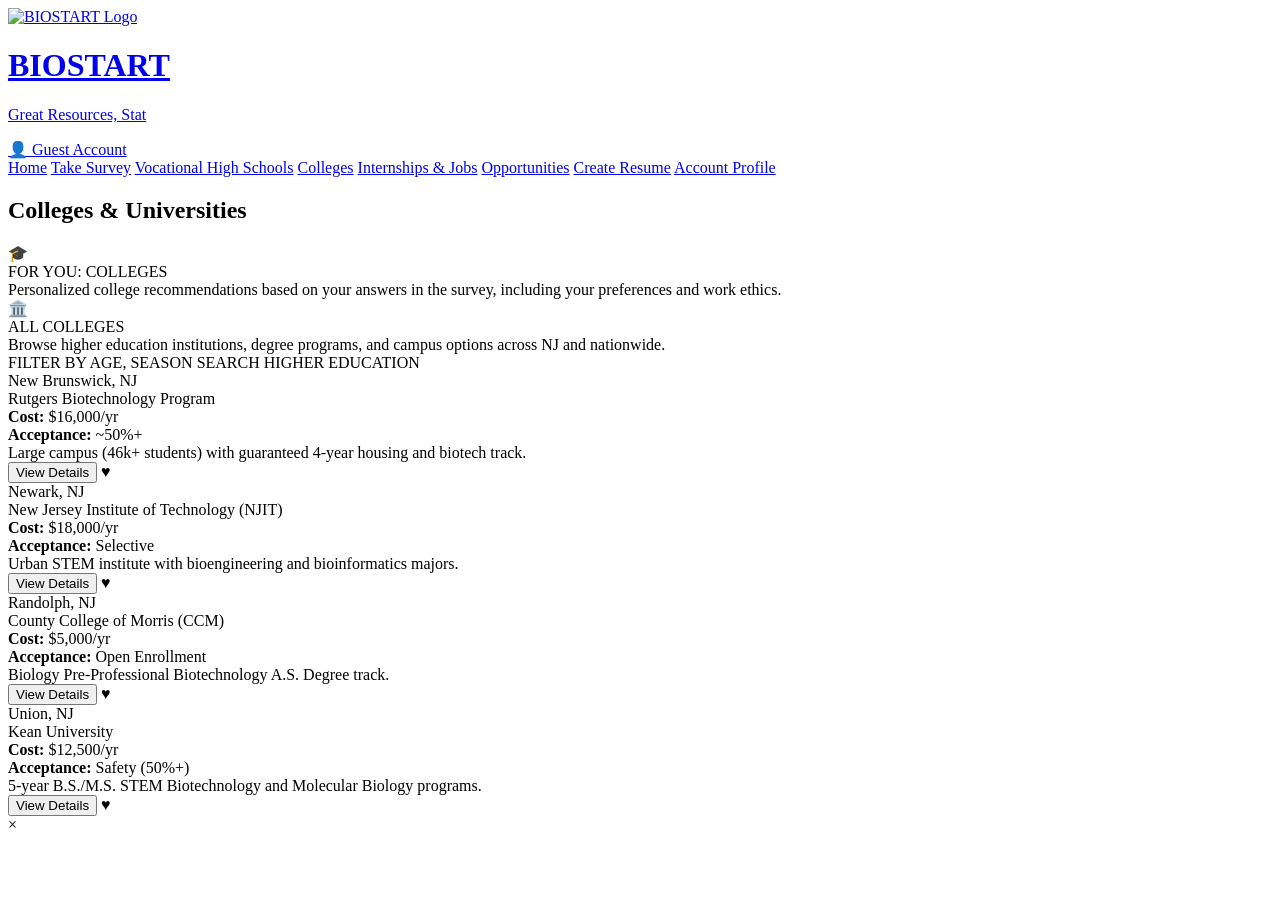
==== colleges.html @ 37fbe4fc "Add files via upload" ====
<!DOCTYPE html>
<html lang="en">
<head>
    <meta charset="UTF-8">
    <meta name="viewport" content="width=device-width, initial-scale=1.0">
    <title>Colleges & Universities - BIOSTART</title>
    <link rel="stylesheet" href="styles.css">
</head>
<body>
    <header>
        <a class="brand-box" href="index.html">
            <img src="logo.png" alt="BIOSTART Logo" class="brand-logo-img">
            <div class="brand-title">
                <h1>BIOSTART</h1>
                <p>Great Resources, Stat</p>
            </div>
        </a>
        <a class="user-pill" href="profile.html">
            👤 <span id="user-greeting">Guest Account</span>
        </a>
    </header>

    <nav>
        <a href="index.html" class="nav-btn">Home</a>
        <a href="survey.html" class="nav-btn">Take Survey</a>
        <a href="highschools.html" class="nav-btn">Vocational High Schools</a>
        <a href="colleges.html" class="nav-btn active">Colleges</a>
        <a href="jobs.html" class="nav-btn">Internships & Jobs</a>
        <a href="opportunities.html" class="nav-btn">Opportunities</a>
        <a href="resume.html" class="nav-btn">Create Resume</a>
        <a href="profile.html" class="nav-btn">Account Profile</a>
    </nav>

    <div class="container">
        <h2>Colleges & Universities</h2>
        <div class="canva-choice-grid">
            <div class="choice-card selected" id="col-card-foryou" onclick="selectCollegeTab('foryou')">
                <div class="choice-card-icon">🎓</div>
                <div class="choice-card-title">FOR YOU: COLLEGES</div>
                <div class="choice-card-desc">Personalized college recommendations based on your answers in the survey, including your preferences and work ethics.</div>
            </div>
            <div class="choice-card" id="col-card-all" onclick="selectCollegeTab('all')">
                <div class="choice-card-icon">🏛️</div>
                <div class="choice-card-title">ALL COLLEGES</div>
                <div class="choice-card-desc">Browse higher education institutions, degree programs, and campus options across NJ and nationwide.</div>
            </div>
        </div>
        <div class="filter-header-bar">
            <span>FILTER BY AGE, SEASON</span>
            <span>SEARCH HIGHER EDUCATION</span>
        </div>
        <div id="grid-col" class="grid"></div>
    </div>

    <div id="modal-overlay" class="modal-overlay" onclick="closeModal(event)">
        <div class="modal-card">
            <span class="modal-close" onclick="closeModalDirect()">&times;</span>
            <div id="modal-content"></div>
        </div>
    </div>

    <script src="script.js"></script>
</body>
</html>
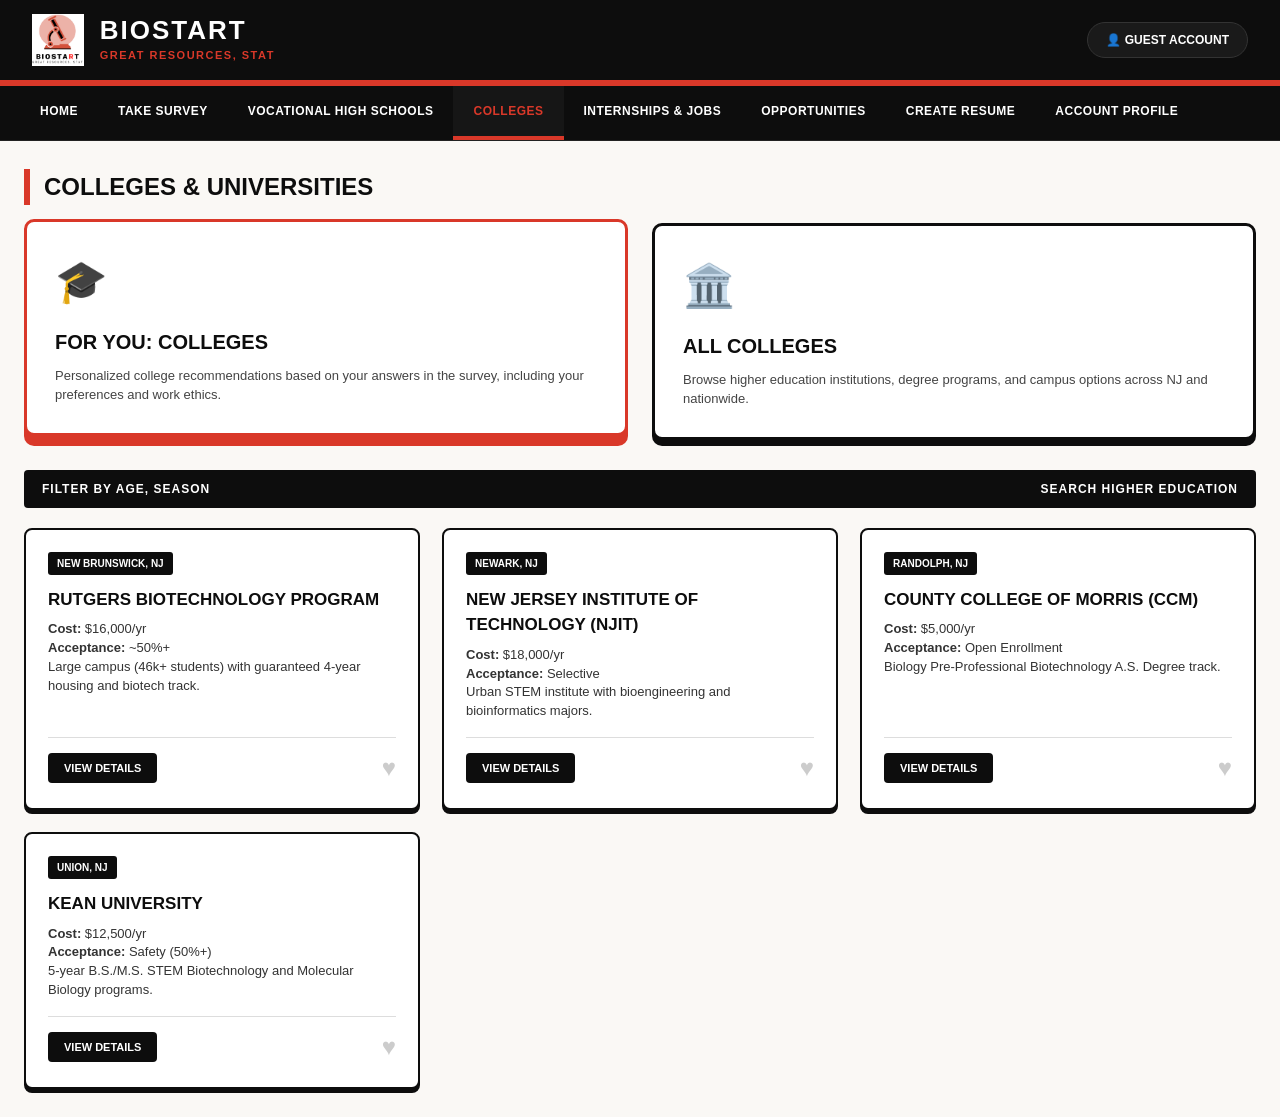
==== commit 600afb70: "Update colleges.html" ====
--- a/colleges.html
+++ b/colleges.html
@@ -4,12 +4,12 @@
     <meta charset="UTF-8">
     <meta name="viewport" content="width=device-width, initial-scale=1.0">
     <title>Colleges & Universities - BIOSTART</title>
-    <link rel="stylesheet" href="styles.css">
+    <link rel="stylesheet" href="style.css">
 </head>
 <body>
     <header>
         <a class="brand-box" href="index.html">
-            <img src="logo.png" alt="BIOSTART Logo" class="brand-logo-img">
+            <img src="Draft for CTE Website.png" alt="BIOSTART Logo" class="brand-logo-img">
             <div class="brand-title">
                 <h1>BIOSTART</h1>
                 <p>Great Resources, Stat</p>
@@ -61,4 +61,4 @@
 
     <script src="script.js"></script>
 </body>
-</html>+</html>
--- a/style.css
+++ b/style.css
@@ -0,0 +1,640 @@
+/* ==========================================================================
+   BIOSTART CANVA DESIGN SYSTEM (RED #D93829, BLACK #0D0D0D, CREAM #FAF8F5)
+   ========================================================================== */
+:root {
+    --biostart-red: #D93829;
+    --biostart-red-hover: #b82a1d;
+    --biostart-black: #0d0d0d;
+    --biostart-white: #ffffff;
+    --biostart-bg: #FAF8F5;
+    --biostart-card-bg: #ffffff;
+    --biostart-gray-light: #f3f4f6;
+    --biostart-border: #0d0d0d;
+    --biostart-font-main: 'Segoe UI', -apple-system, BlinkMacSystemFont, Roboto, sans-serif;
+}
+
+* {
+    box-sizing: border-box;
+    margin: 0;
+    padding: 0;
+}
+
+body {
+    font-family: var(--biostart-font-main);
+    background-color: var(--biostart-bg);
+    color: var(--biostart-black);
+    line-height: 1.5;
+    -webkit-font-smoothing: antialiased;
+}
+
+/* --- SPLASH OVERLAY PAGE --- */
+#splash-overlay {
+    position: fixed;
+    top: 0; left: 0; width: 100vw; height: 100vh;
+    background-color: var(--biostart-black);
+    color: var(--biostart-white);
+    z-index: 9999;
+    display: flex;
+    flex-direction: column;
+    justify-content: center;
+    align-items: center;
+    text-align: center;
+    padding: 24px;
+    overflow-y: auto;
+}
+
+.splash-logo-img {
+    width: 140px;
+    height: 140px;
+    object-fit: contain;
+    margin-bottom: 16px;
+    filter: drop-shadow(0 0 12px rgba(217, 56, 41, 0.6));
+}
+
+.splash-title {
+    font-size: 52px;
+    font-weight: 900;
+    letter-spacing: 3px;
+    text-transform: uppercase;
+    color: white;
+    line-height: 1;
+}
+
+.splash-sub {
+    font-size: 16px;
+    font-weight: 800;
+    letter-spacing: 2.5px;
+    color: var(--biostart-red);
+    text-transform: uppercase;
+    margin-top: 10px;
+    margin-bottom: 24px;
+}
+
+.splash-desc {
+    max-width: 680px;
+    font-size: 16px;
+    color: #ddd;
+    margin-bottom: 36px;
+    line-height: 1.6;
+}
+
+.splash-btn {
+    background-color: var(--biostart-red);
+    color: white;
+    border: 3px solid white;
+    padding: 18px 46px;
+    font-size: 20px;
+    font-weight: 900;
+    text-transform: uppercase;
+    cursor: pointer;
+    border-radius: 8px;
+    box-shadow: 0 6px 0 white;
+    transition: all 0.2s;
+    letter-spacing: 1px;
+    text-decoration: none;
+    display: inline-block;
+}
+
+.splash-btn:hover {
+    transform: translateY(-4px);
+    box-shadow: 0 10px 0 white;
+    background-color: var(--biostart-red-hover);
+}
+
+/* --- SITE HEADER & BRANDING --- */
+header {
+    background-color: var(--biostart-black);
+    color: var(--biostart-white);
+    border-bottom: 6px solid var(--biostart-red);
+    padding: 14px 32px;
+    display: flex;
+    justify-content: space-between;
+    align-items: center;
+    flex-wrap: wrap;
+    gap: 15px;
+}
+
+.brand-box {
+    display: flex;
+    align-items: center;
+    gap: 16px;
+    cursor: pointer;
+    text-decoration: none;
+}
+
+.brand-logo-img {
+    height: 52px;
+    width: auto;
+    object-fit: contain;
+}
+
+.brand-title h1 {
+    font-size: 26px; font-weight: 900;
+    letter-spacing: 2px; text-transform: uppercase;
+    color: var(--biostart-white); margin: 0; line-height: 1;
+}
+
+.brand-title p {
+    font-size: 11px; text-transform: uppercase;
+    letter-spacing: 1.5px; color: var(--biostart-red);
+    font-weight: 800; margin-top: 4px;
+}
+
+.user-pill {
+    background: #1a1a1a;
+    border: 1px solid #333;
+    padding: 8px 18px;
+    border-radius: 20px;
+    font-size: 12px;
+    font-weight: 700;
+    text-transform: uppercase;
+    color: white;
+    cursor: pointer;
+    text-decoration: none;
+    transition: background 0.2s;
+}
+
+.user-pill:hover {
+    background: #2a2a2a;
+    border-color: var(--biostart-red);
+}
+
+/* --- SITE NAVIGATION BAR --- */
+nav {
+    background-color: var(--biostart-black);
+    border-bottom: 1px solid #222;
+    display: flex;
+    overflow-x: auto;
+    white-space: nowrap;
+    padding: 0 20px;
+}
+
+nav a.nav-btn {
+    background: none;
+    border: none;
+    color: var(--biostart-white);
+    padding: 16px 20px;
+    font-weight: 800;
+    text-transform: uppercase;
+    font-size: 12px;
+    letter-spacing: 0.5px;
+    cursor: pointer;
+    transition: all 0.2s;
+    border-bottom: 4px solid transparent;
+    text-decoration: none;
+    display: inline-block;
+}
+
+nav a.nav-btn:hover, nav a.nav-btn.active {
+    color: var(--biostart-red);
+    border-bottom-color: var(--biostart-red);
+    background-color: #161616;
+}
+
+/* --- MAIN CONTAINER & PAGES --- */
+.container {
+    max-width: 1280px;
+    margin: 28px auto;
+    padding: 0 24px;
+    min-height: 75vh;
+}
+
+/* --- CANVA HERO BANNER --- */
+.hero-card {
+    background: white;
+    border: 3px solid var(--biostart-black);
+    border-radius: 12px;
+    padding: 42px 32px;
+    text-align: center;
+    box-shadow: 0 8px 0 var(--biostart-black);
+    margin-bottom: 32px;
+    position: relative;
+}
+
+.hero-title {
+    font-size: 32px;
+    font-weight: 900;
+    text-transform: uppercase;
+    letter-spacing: 1px;
+    color: var(--biostart-black);
+    margin-bottom: 16px;
+    line-height: 1.2;
+}
+
+.hero-tagline {
+    font-size: 22px;
+    font-weight: 900;
+    letter-spacing: 3px;
+    color: var(--biostart-red);
+    text-transform: uppercase;
+    margin-top: 28px;
+}
+
+.arrow-btn {
+    display: inline-flex;
+    align-items: center;
+    gap: 12px;
+    background-color: var(--biostart-red);
+    color: white;
+    border: 3px solid var(--biostart-black);
+    padding: 16px 36px;
+    font-size: 18px;
+    font-weight: 900;
+    text-transform: uppercase;
+    cursor: pointer;
+    border-radius: 6px;
+    box-shadow: 0 4px 0 var(--biostart-black);
+    transition: transform 0.15s, box-shadow 0.15s;
+    text-decoration: none;
+}
+
+.arrow-btn:hover {
+    transform: translateY(-3px);
+    box-shadow: 0 7px 0 var(--biostart-black);
+    background-color: var(--biostart-red-hover);
+}
+
+/* --- CANVA VISUAL CHOICE CARDS --- */
+.canva-choice-grid {
+    display: grid;
+    grid-template-columns: 1fr 1fr;
+    gap: 24px;
+    margin-bottom: 30px;
+}
+
+@media (max-width: 768px) {
+    .canva-choice-grid { grid-template-columns: 1fr; }
+}
+
+.choice-card {
+    background: white;
+    border: 3px solid var(--biostart-black);
+    border-radius: 10px;
+    padding: 28px;
+    cursor: pointer;
+    transition: all 0.2s;
+    box-shadow: 0 6px 0 var(--biostart-black);
+    display: flex;
+    flex-direction: column;
+    justify-content: space-between;
+}
+
+.choice-card:hover, .choice-card.selected {
+    transform: translateY(-4px);
+    box-shadow: 0 10px 0 var(--biostart-red);
+    border-color: var(--biostart-red);
+}
+
+.choice-card-icon {
+    font-size: 42px;
+    margin-bottom: 14px;
+}
+
+.choice-card-title {
+    font-size: 20px;
+    font-weight: 900;
+    text-transform: uppercase;
+    margin-bottom: 10px;
+    color: var(--biostart-black);
+}
+
+.choice-card-desc {
+    font-size: 13px;
+    color: #444;
+    line-height: 1.45;
+}
+
+/* --- HEADINGS & FILTER HEADERS --- */
+h2 {
+    font-size: 24px;
+    text-transform: uppercase;
+    font-weight: 900;
+    color: var(--biostart-black);
+    margin-bottom: 18px;
+    border-left: 6px solid var(--biostart-red);
+    padding-left: 14px;
+}
+
+.filter-header-bar {
+    background: var(--biostart-black);
+    color: white;
+    padding: 10px 18px;
+    font-weight: 900;
+    font-size: 12px;
+    text-transform: uppercase;
+    letter-spacing: 1px;
+    border-radius: 4px;
+    margin-bottom: 20px;
+    display: flex;
+    justify-content: space-between;
+    align-items: center;
+}
+
+/* --- CARDS GRID LAYOUT --- */
+.grid {
+    display: grid;
+    grid-template-columns: repeat(auto-fill, minmax(320px, 1fr));
+    gap: 22px;
+}
+
+.card {
+    background: white;
+    border: 2px solid var(--biostart-black);
+    border-radius: 8px;
+    padding: 22px;
+    position: relative;
+    display: flex;
+    flex-direction: column;
+    justify-content: space-between;
+    box-shadow: 0 4px 0 var(--biostart-black);
+    transition: transform 0.2s;
+}
+
+.card:hover {
+    transform: translateY(-4px);
+    box-shadow: 0 8px 0 var(--biostart-black);
+}
+
+.card-tag {
+    background-color: var(--biostart-black);
+    color: white;
+    font-size: 10px;
+    font-weight: 800;
+    text-transform: uppercase;
+    padding: 4px 9px;
+    border-radius: 3px;
+    margin-bottom: 12px;
+    width: fit-content;
+}
+
+.card-title {
+    font-size: 17px;
+    font-weight: 900;
+    text-transform: uppercase;
+    margin-bottom: 8px;
+    color: var(--biostart-black);
+}
+
+.card-body {
+    font-size: 13px;
+    color: #333;
+    margin-bottom: 16px;
+    line-height: 1.45;
+}
+
+.card-actions {
+    display: flex;
+    justify-content: space-between;
+    align-items: center;
+    margin-top: auto;
+    padding-top: 12px;
+    border-top: 1px solid #ddd;
+}
+
+.btn-action {
+    background: var(--biostart-black);
+    color: white;
+    border: none;
+    padding: 9px 16px;
+    font-weight: 800;
+    font-size: 11px;
+    text-transform: uppercase;
+    cursor: pointer;
+    border-radius: 4px;
+    transition: background 0.2s;
+    text-decoration: none;
+}
+
+.btn-action:hover {
+    background: var(--biostart-red);
+}
+
+.like-heart {
+    font-size: 24px;
+    cursor: pointer;
+    color: #ccc;
+    transition: color 0.2s;
+    user-select: none;
+}
+
+.like-heart.liked {
+    color: var(--biostart-red);
+}
+
+/* --- CTE HIGH SCHOOL SIDEBAR --- */
+.hs-layout {
+    display: grid;
+    grid-template-columns: 280px 1fr;
+    gap: 24px;
+}
+
+@media (max-width: 800px) {
+    .hs-layout { grid-template-columns: 1fr; }
+}
+
+.hs-sidebar {
+    background: white;
+    border: 2px solid var(--biostart-black);
+    padding: 20px;
+    border-radius: 8px;
+    box-shadow: 0 4px 0 var(--biostart-black);
+    height: fit-content;
+}
+
+.county-list {
+    list-style: none;
+    margin-top: 10px;
+}
+
+.county-list li {
+    padding: 8px 12px;
+    font-weight: 800;
+    font-size: 12px;
+    text-transform: uppercase;
+    cursor: pointer;
+    border-radius: 4px;
+    border: 1px solid transparent;
+    margin-bottom: 4px;
+}
+
+.county-list li:hover, .county-list li.active {
+    background: var(--biostart-red);
+    color: white;
+    border-color: var(--biostart-black);
+}
+
+/* --- RESUME & PROFILE FORMS --- */
+.resume-grid, .profile-grid {
+    display: grid;
+    grid-template-columns: 1fr 1fr;
+    gap: 24px;
+}
+
+@media (max-width: 850px) {
+    .resume-grid, .profile-grid { grid-template-columns: 1fr; }
+}
+
+.form-card {
+    background: white;
+    border: 3px solid var(--biostart-black);
+    padding: 24px;
+    border-radius: 8px;
+    box-shadow: 0 6px 0 var(--biostart-black);
+}
+
+.resume-field {
+    width: 100%;
+    padding: 10px;
+    margin-bottom: 14px;
+    border: 2px solid var(--biostart-black);
+    border-radius: 4px;
+    font-family: var(--biostart-font-main);
+    font-size: 13px;
+    background: white;
+}
+
+/* RESUME DISPLAY PREVIEW BOX IN APP */
+.resume-preview-container {
+    background: white;
+    border: 2px solid var(--biostart-black);
+    padding: 36px;
+    border-radius: 8px;
+    box-shadow: 0 4px 12px rgba(0,0,0,0.15);
+    min-height: 520px;
+    position: relative;
+}
+
+.dna-accent-header {
+    display: flex;
+    align-items: center;
+    justify-content: space-between;
+    border-bottom: 2px solid #000;
+    padding-bottom: 10px;
+    margin-bottom: 16px;
+}
+
+/* --- MODAL DIALOG --- */
+.modal-overlay {
+    position: fixed;
+    top: 0; left: 0; width: 100%; height: 100%;
+    background: rgba(0,0,0,0.75);
+    display: none;
+    justify-content: center;
+    align-items: center;
+    z-index: 2000;
+    padding: 20px;
+}
+
+.modal-card {
+    background: white;
+    border: 3px solid var(--biostart-black);
+    padding: 32px;
+    max-width: 600px;
+    width: 100%;
+    border-radius: 8px;
+    max-height: 85vh;
+    overflow-y: auto;
+    position: relative;
+}
+
+.modal-close {
+    position: absolute;
+    top: 16px;
+    right: 20px;
+    font-size: 26px;
+    font-weight: 900;
+    cursor: pointer;
+}
+
+/* --- FLOATING ASSISTANT WIDGETS --- */
+.floating-widget {
+    position: fixed;
+    bottom: 20px;
+    z-index: 1000;
+    background: var(--biostart-black);
+    color: white;
+    border: 2px solid var(--biostart-red);
+    border-radius: 8px;
+    overflow: hidden;
+    box-shadow: 0 6px 20px rgba(0,0,0,0.4);
+}
+
+.chatbot-widget { right: 20px; width: 310px; }
+.spotify-widget { left: 20px; width: 300px; }
+
+@media (max-width: 700px) {
+    .spotify-widget { display: none; }
+}
+
+.widget-header {
+    background: var(--biostart-red);
+    padding: 10px 16px;
+    font-weight: 900;
+    font-size: 12px;
+    text-transform: uppercase;
+    display: flex;
+    justify-content: space-between;
+    align-items: center;
+    cursor: pointer;
+}
+
+.widget-body {
+    padding: 14px;
+    display: none;
+    max-height: 300px;
+    overflow-y: auto;
+    background: #111;
+}
+
+.widget-body.open { display: block; }
+
+.chat-msg {
+    margin-bottom: 10px;
+    font-size: 12px;
+    padding: 8px 12px;
+    border-radius: 4px;
+}
+
+.chat-bot { background: #222; color: #fff; border-left: 3px solid var(--biostart-red); }
+.chat-user { background: var(--biostart-red); color: #fff; text-align: right; }
+
+/* ==========================================================================
+   STRICT PRINT STYLESHEET FOR CLEAN RESUME PRINTING ONLY
+   ========================================================================== */
+@media print {
+    body {
+        background: #ffffff !important;
+        color: #000000 !important;
+    }
+
+    header, nav, #splash-overlay, .floating-widget, .modal-overlay,
+    .form-card, h2, .btn-action, .filter-header-bar, .canva-choice-grid {
+        display: none !important;
+    }
+
+    .container, .resume-grid, .resume-preview-container {
+        display: block !important;
+        width: 100% !important;
+        max-width: 100% !important;
+        margin: 0 !important;
+        padding: 0 !important;
+        border: none !important;
+        box-shadow: none !important;
+        background: #ffffff !important;
+    }
+
+    #printable-resume {
+        display: block !important;
+        width: 100% !important;
+        padding: 0 !important;
+        margin: 0 !important;
+        font-family: 'Times New Roman', Times, serif !important;
+        font-size: 12pt !important;
+        line-height: 1.4 !important;
+    }
+
+    @page {
+        size: letter portrait;
+        margin: 0.75in;
+    }
+}
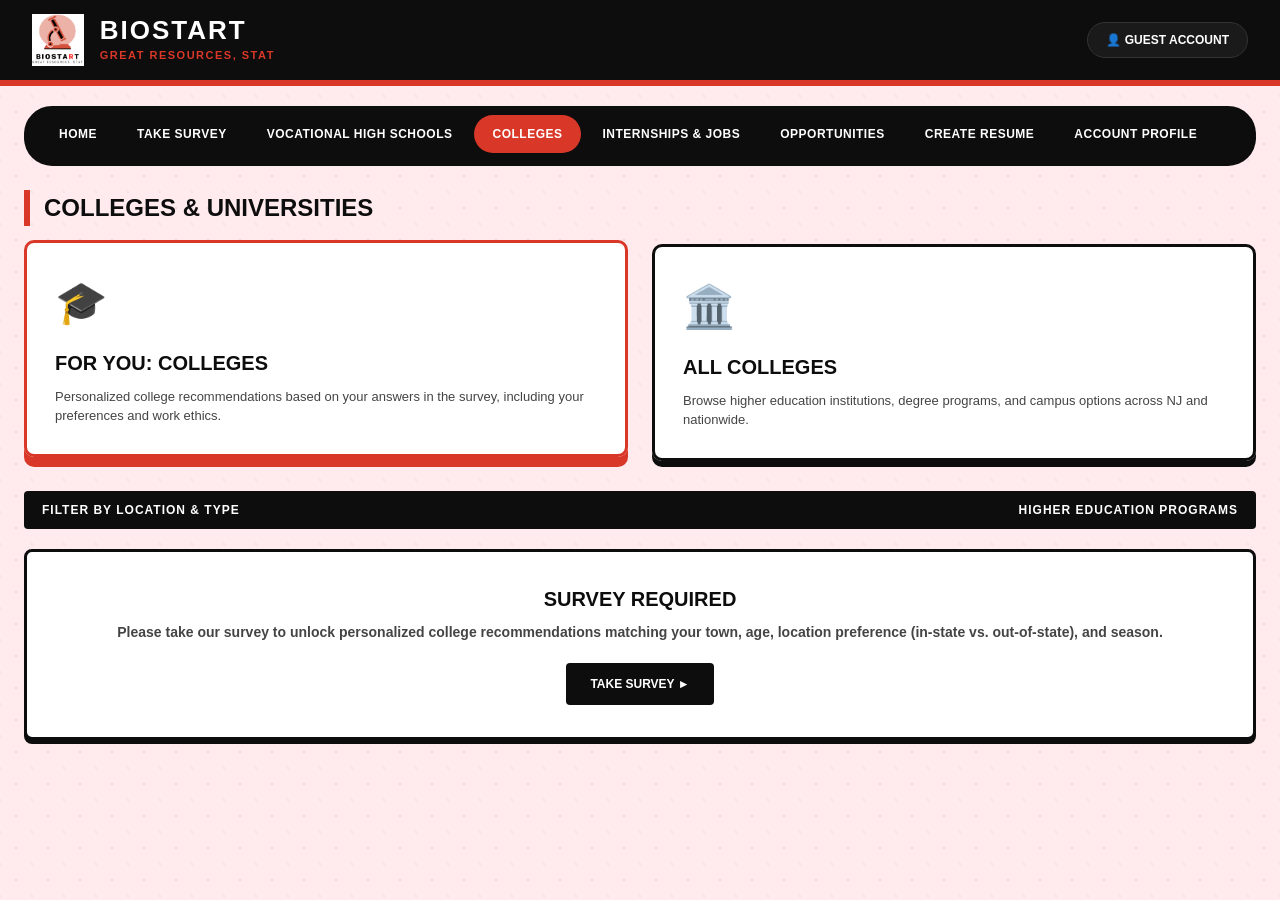
==== commit e23bc1bb: "Update filter labels in colleges.html" ====
--- a/colleges.html
+++ b/colleges.html
@@ -46,8 +46,8 @@
             </div>
         </div>
         <div class="filter-header-bar">
-            <span>FILTER BY AGE, SEASON</span>
-            <span>SEARCH HIGHER EDUCATION</span>
+            <span>FILTER BY LOCATION & TYPE</span>
+            <span>HIGHER EDUCATION PROGRAMS</span>
         </div>
         <div id="grid-col" class="grid"></div>
     </div>
--- a/style.css
+++ b/style.css
@@ -1,14 +1,15 @@
+/* style.css */
 /* ==========================================================================
-   BIOSTART CANVA DESIGN SYSTEM (RED #D93829, BLACK #0D0D0D, CREAM #FAF8F5)
+   BIOSTART CANVA DESIGN SYSTEM (RED #D93829, BLACK #0D0D0D, SOFT PINK/CREAM)
    ========================================================================== */
 :root {
     --biostart-red: #D93829;
     --biostart-red-hover: #b82a1d;
     --biostart-black: #0d0d0d;
     --biostart-white: #ffffff;
-    --biostart-bg: #FAF8F5;
-    --biostart-card-bg: #ffffff;
-    --biostart-gray-light: #f3f4f6;
+    --biostart-bg: hsl(351, 100%, 96%);
+    --biostart-card-bg: hsl(351, 100%, 96%);
+    --biostart-gray-light: rgb(255, 255, 255);
     --biostart-border: #0d0d0d;
     --biostart-font-main: 'Segoe UI', -apple-system, BlinkMacSystemFont, Roboto, sans-serif;
 }
@@ -22,16 +23,30 @@
 body {
     font-family: var(--biostart-font-main);
     background-color: var(--biostart-bg);
+    /* SUBTLE GEOMETRIC DOT GRID PATTERN FOR SIDE MARGINS */
+    background-image: 
+        radial-gradient(rgba(217, 56, 41, 0.12) 1.5px, transparent 1.5px), 
+        radial-gradient(rgba(13, 13, 13, 0.05) 1.5px, transparent 1.5px);
+    background-position: 0 0, 16px 16px;
+    background-size: 32px 32px;
+    background-attachment: fixed;
     color: var(--biostart-black);
     line-height: 1.5;
     -webkit-font-smoothing: antialiased;
+    position: relative;
+}
+
+@media (max-width: 1320px) {
+    body::before, body::after {
+        display: none;
+    }
 }
 
 /* --- SPLASH OVERLAY PAGE --- */
 #splash-overlay {
     position: fixed;
     top: 0; left: 0; width: 100vw; height: 100vh;
-    background-color: var(--biostart-black);
+    background-color: var(--biostart-white);
     color: var(--biostart-white);
     z-index: 9999;
     display: flex;
@@ -41,14 +56,21 @@
     text-align: center;
     padding: 24px;
     overflow-y: auto;
+     background-image: 
+        radial-gradient(rgba(217, 56, 41, 0.12) 1.5px, transparent 1.5px), 
+        radial-gradient(rgba(13, 13, 13, 0.05) 1.5px, transparent 1.5px);
+    background-position: 0 0, 16px 16px;
+    background-size: 32px 32px;
+    background-attachment: fixed;
+    color: var(--biostart-black);
+    line-height: 1.5;
 }
 
 .splash-logo-img {
-    width: 140px;
-    height: 140px;
+    width: 560px;
+    height: 560px;
     object-fit: contain;
     margin-bottom: 16px;
-    filter: drop-shadow(0 0 12px rgba(217, 56, 41, 0.6));
 }
 
 .splash-title {
@@ -56,7 +78,7 @@
     font-weight: 900;
     letter-spacing: 3px;
     text-transform: uppercase;
-    color: white;
+    color: black;
     line-height: 1;
 }
 
@@ -73,7 +95,7 @@
 .splash-desc {
     max-width: 680px;
     font-size: 16px;
-    color: #ddd;
+    color: black;
     margin-bottom: 36px;
     line-height: 1.6;
 }
@@ -112,6 +134,8 @@
     align-items: center;
     flex-wrap: wrap;
     gap: 15px;
+    position: relative;
+    z-index: 10;
 }
 
 .brand-box {
@@ -159,36 +183,44 @@
     border-color: var(--biostart-red);
 }
 
-/* --- SITE NAVIGATION BAR --- */
+/* --- ROUNDED FLOATING SITE NAVIGATION BAR --- */
 nav {
     background-color: var(--biostart-black);
-    border-bottom: 1px solid #222;
-    display: flex;
+    border: 3px solid var(--biostart-black);
+    border-radius: 50px;
+    display: flex;
+    justify-content: flex-start;
+    align-items: center;
     overflow-x: auto;
     white-space: nowrap;
-    padding: 0 20px;
+    padding: 6px 12px;
+    margin: 20px auto 0;
+    max-width: 1232px;
+    box-shadow: 0 4px 0 var(--biostart-black);
+    position: relative;
+    z-index: 10;
 }
 
 nav a.nav-btn {
     background: none;
     border: none;
     color: var(--biostart-white);
-    padding: 16px 20px;
+    padding: 10px 18px;
     font-weight: 800;
     text-transform: uppercase;
     font-size: 12px;
     letter-spacing: 0.5px;
     cursor: pointer;
     transition: all 0.2s;
-    border-bottom: 4px solid transparent;
+    border-radius: 25px;
     text-decoration: none;
     display: inline-block;
+    margin: 0 2px;
 }
 
 nav a.nav-btn:hover, nav a.nav-btn.active {
-    color: var(--biostart-red);
-    border-bottom-color: var(--biostart-red);
-    background-color: #161616;
+    color: var(--biostart-white);
+    background-color: var(--biostart-red);
 }
 
 /* --- MAIN CONTAINER & PAGES --- */
@@ -197,11 +229,14 @@
     margin: 28px auto;
     padding: 0 24px;
     min-height: 75vh;
-}
-
-/* --- CANVA HERO BANNER --- */
+    position: relative;
+    z-index: 1;
+}
+
+/* --- CANVA HERO BANNER (PURE CSS LAYERED PATTERN) --- */
 .hero-card {
-    background: white;
+    background: 
+        linear-gradient(135deg, rgba(255, 255, 255, 0.98) 0%, rgba(250, 248, 245, 0.98) 100%);
     border: 3px solid var(--biostart-black);
     border-radius: 12px;
     padding: 42px 32px;
@@ -209,6 +244,7 @@
     box-shadow: 0 8px 0 var(--biostart-black);
     margin-bottom: 32px;
     position: relative;
+    overflow: hidden;
 }
 
 .hero-title {
@@ -267,7 +303,7 @@
 }
 
 .choice-card {
-    background: white;
+    background: rgba(255, 255, 255, 0.98);
     border: 3px solid var(--biostart-black);
     border-radius: 10px;
     padding: 28px;
@@ -338,7 +374,7 @@
 }
 
 .card {
-    background: white;
+    background: rgba(255, 255, 255, 0.98);
     border: 2px solid var(--biostart-black);
     border-radius: 8px;
     padding: 22px;
@@ -433,7 +469,7 @@
 }
 
 .hs-sidebar {
-    background: white;
+    background: rgba(255, 255, 255, 0.98);
     border: 2px solid var(--biostart-black);
     padding: 20px;
     border-radius: 8px;
@@ -475,7 +511,7 @@
 }
 
 .form-card {
-    background: white;
+    background: rgba(255, 255, 255, 0.98);
     border: 3px solid var(--biostart-black);
     padding: 24px;
     border-radius: 8px;
@@ -493,25 +529,198 @@
     background: white;
 }
 
-/* RESUME DISPLAY PREVIEW BOX IN APP */
+/* RESUME DISPLAY PREVIEW BOX WITH PURE CSS CLEAN BACKGROUND */
 .resume-preview-container {
-    background: white;
+    background: linear-gradient(180deg, #ffffff 0%, #fafafa 100%);
     border: 2px solid var(--biostart-black);
     padding: 36px;
-    border-radius: 8px;
+    border-radius: 0 0 8px 8px;
     box-shadow: 0 4px 12px rgba(0,0,0,0.15);
     min-height: 520px;
     position: relative;
 }
 
-.dna-accent-header {
-    display: flex;
-    align-items: center;
+/* --- RESUME BUILDER & TEMPLATES CANVA STYLES --- */
+.template-selector-section {
+    background: rgba(255, 255, 255, 0.98);
+    border: 3px solid var(--biostart-black);
+    padding: 20px;
+    border-radius: 8px;
+    margin-bottom: 24px;
+    box-shadow: 0 4px 0 var(--biostart-black);
+}
+
+.template-options-grid {
+    display: grid;
+    grid-template-columns: repeat(auto-fit, minmax(220px, 1fr));
+    gap: 16px;
+}
+
+.template-card {
+    background: #fafafa;
+    border: 2px solid var(--biostart-black);
+    border-radius: 6px;
+    padding: 16px;
+    cursor: pointer;
+    position: relative;
+    transition: all 0.2s;
+}
+
+.template-card:hover, .template-card.selected {
+    border-color: var(--biostart-red);
+    background: #fff;
+    box-shadow: 0 4px 0 var(--biostart-red);
+    transform: translateY(-2px);
+}
+
+.template-badge {
+    position: absolute;
+    top: -10px; right: 10px;
+    background: var(--biostart-red);
+    color: white;
+    font-size: 9px;
+    font-weight: 900;
+    text-transform: uppercase;
+    padding: 2px 8px;
+    border-radius: 10px;
+}
+
+.template-icon { font-size: 28px; margin-bottom: 6px; }
+.template-title { font-size: 14px; font-weight: 900; text-transform: uppercase; margin-bottom: 4px; }
+.template-desc { font-size: 11px; color: #555; line-height: 1.35; }
+
+/* FORM GROUPS & INPUTS */
+.form-section-group {
+    background: #f9f9f9;
+    border: 1px solid #ddd;
+    border-left: 4px solid var(--biostart-black);
+    padding: 14px;
+    border-radius: 4px;
+    margin-bottom: 16px;
+}
+
+.form-section-title {
+    font-size: 12px;
+    font-weight: 900;
+    text-transform: uppercase;
+    color: var(--biostart-black);
+    margin-bottom: 10px;
+    letter-spacing: 0.5px;
+}
+
+.form-row-2 {
+    display: grid;
+    grid-template-columns: 1fr 1fr;
+    gap: 12px;
+}
+
+@media (max-width: 600px) {
+    .form-row-2 { grid-template-columns: 1fr; }
+}
+
+.form-label {
+    font-size: 10.5px;
+    font-weight: 800;
+    text-transform: uppercase;
+    margin-bottom: 4px;
+    display: block;
+    color: #333;
+}
+
+.btn-action-sm {
+    background: var(--biostart-black);
+    color: white;
+    border: none;
+    padding: 5px 12px;
+    font-weight: 800;
+    font-size: 10px;
+    text-transform: uppercase;
+    cursor: pointer;
+    border-radius: 3px;
+}
+
+.btn-action-sm:hover { background: var(--biostart-red); }
+
+.preview-header-bar {
+    background: var(--biostart-black);
+    color: white;
+    padding: 10px 16px;
+    border-radius: 8px 8px 0 0;
+    display: flex;
     justify-content: space-between;
-    border-bottom: 2px solid #000;
-    padding-bottom: 10px;
-    margin-bottom: 16px;
-}
+    align-items: center;
+}
+
+/* RESUME DOCUMENT TEMPLATE OUTPUT STYLES */
+#printable-resume {
+    background: transparent;
+    color: #111111;
+    font-size: 10pt;
+    line-height: 1.4;
+}
+
+.tpl-flex { display: flex; justify-content: space-between; align-items: baseline; }
+.tpl-sec { margin-bottom: 14px; }
+.tpl-p { margin-top: 3px; font-size: 9.5pt; color: #222; }
+
+.resume-bullet-list {
+    margin-left: 18px;
+    margin-top: 4px;
+    font-size: 9.5pt;
+}
+
+.resume-bullet-list li { margin-bottom: 3px; }
+
+/* 1. Modern Biotech */
+.tpl-modern .tpl-modern-header {
+    display: flex;
+    justify-content: space-between;
+    align-items: center;
+    border-bottom: 3px solid var(--biostart-red);
+    padding-bottom: 8px;
+}
+.tpl-modern .tpl-name { font-size: 20pt; font-weight: bold; text-transform: uppercase; margin: 0; }
+.tpl-modern .tpl-modern-title { font-size: 11pt; color: var(--biostart-red); font-weight: bold; }
+.tpl-modern .tpl-dna-icon { font-size: 26pt; }
+.tpl-modern .tpl-modern-contact { font-size: 9.5pt; margin: 8px 0 16px; color: #444; }
+.tpl-modern-head {
+    font-size: 11pt; font-weight: bold; text-transform: uppercase;
+    border-left: 4px solid var(--biostart-red); padding-left: 8px;
+    margin-bottom: 6px; color: var(--biostart-black);
+}
+.skill-pill {
+    display: inline-block;
+    background: #f0f0f0;
+    border: 1px solid #ccc;
+    padding: 2px 7px;
+    font-size: 8.5pt;
+    font-weight: 600;
+    border-radius: 3px;
+    margin-right: 4px;
+    margin-bottom: 4px;
+}
+
+/* 2. Academic & Research */
+.tpl-academic { font-family: 'Georgia', 'Times New Roman', serif; }
+.tpl-academic-name { font-size: 18pt; letter-spacing: 1px; margin-bottom: 2px; }
+.tpl-acad-head {
+    font-size: 10.5pt; font-weight: bold; text-transform: uppercase;
+    border-bottom: 1px solid #000; padding-bottom: 2px; margin-bottom: 6px;
+}
+
+/* 3. Industry Corporate */
+.tpl-corporate { font-family: 'Arial', sans-serif; }
+.tpl-corp-name { font-size: 20pt; font-weight: 800; text-transform: uppercase; margin: 0; }
+.tpl-corp-head {
+    font-size: 10pt; font-weight: bold; background: #eee;
+    padding: 3px 6px; text-transform: uppercase; margin-bottom: 6px;
+}
+
+/* 4. Compact Lab Specialist (2-Column) */
+.tpl-compact-grid { display: grid; grid-template-columns: 32% 65%; gap: 3%; }
+.tpl-compact-left { background: rgba(248, 249, 250, 0.9); padding: 12px; border-right: 2px solid #ddd; }
+.tpl-compact-head { font-size: 9.5pt; font-weight: bold; text-transform: uppercase; border-bottom: 1.5px solid var(--biostart-red); padding-bottom: 2px; margin-bottom: 6px; }
+.tpl-compact-box { margin-bottom: 14px; }
 
 /* --- MODAL DIALOG --- */
 .modal-overlay {
@@ -602,13 +811,24 @@
    STRICT PRINT STYLESHEET FOR CLEAN RESUME PRINTING ONLY
    ========================================================================== */
 @media print {
-    body {
+    html, body {
         background: #ffffff !important;
+        background-image: none !important;
         color: #000000 !important;
+        margin: 0 !important;
+        padding: 0 !important;
+        width: 100% !important;
+        height: auto !important;
+        overflow: visible !important;
     }
 
+    body::before, body::after {
+        display: none !important;
+    }
+
     header, nav, #splash-overlay, .floating-widget, .modal-overlay,
-    .form-card, h2, .btn-action, .filter-header-bar, .canva-choice-grid {
+    .form-card, h2, .btn-action, .btn-action-sm, .filter-header-bar, .canva-choice-grid,
+    .template-selector-section, .preview-header-bar, p {
         display: none !important;
     }
 
@@ -621,6 +841,7 @@
         border: none !important;
         box-shadow: none !important;
         background: #ffffff !important;
+        background-image: none !important;
     }
 
     #printable-resume {
@@ -628,13 +849,14 @@
         width: 100% !important;
         padding: 0 !important;
         margin: 0 !important;
-        font-family: 'Times New Roman', Times, serif !important;
-        font-size: 12pt !important;
-        line-height: 1.4 !important;
+        background: #ffffff !important;
+        color: #000000 !important;
+        -webkit-print-color-adjust: exact !important;
+        print-color-adjust: exact !important;
     }
 
     @page {
         size: letter portrait;
-        margin: 0.75in;
+        margin: 0.6in;
     }
-}+}
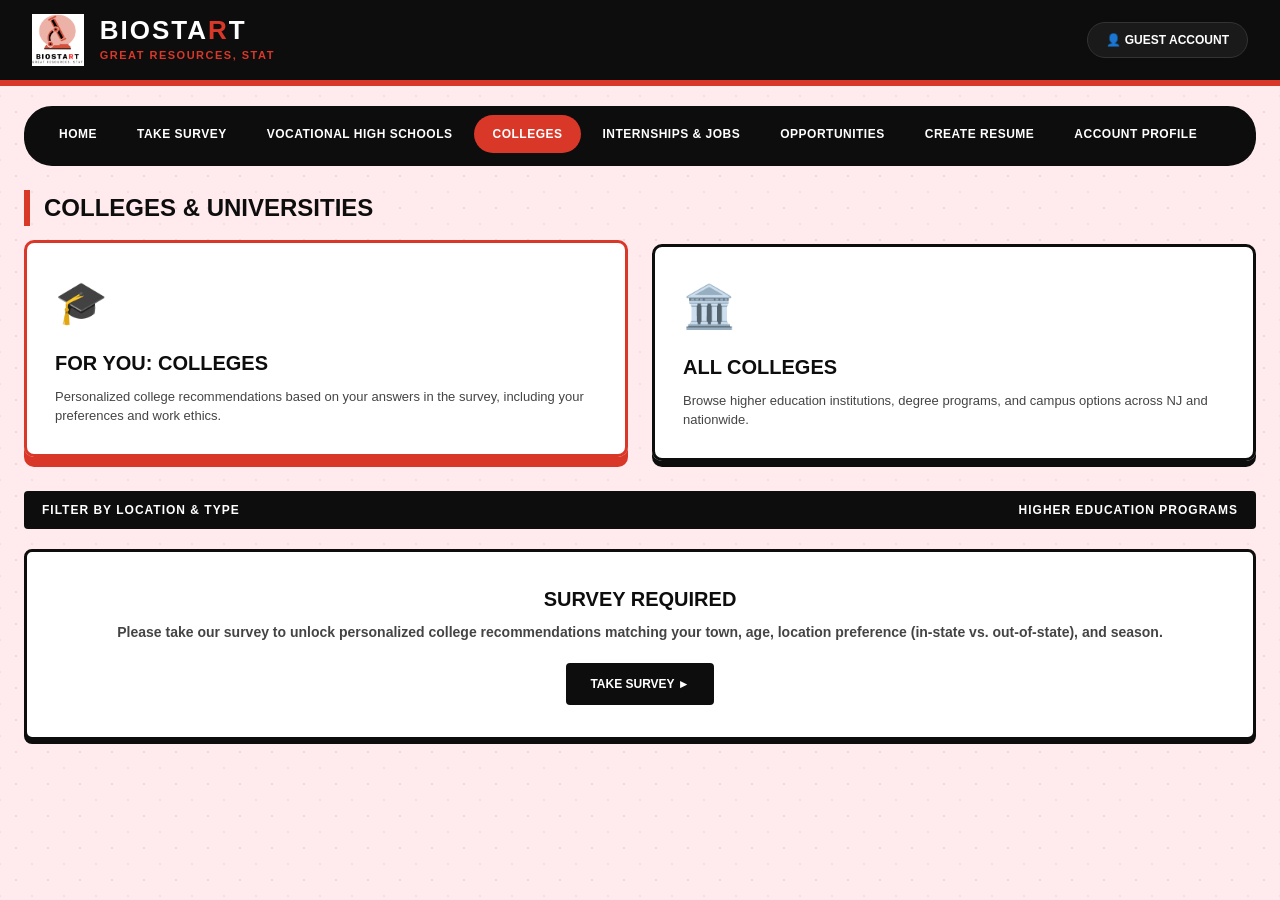
==== commit d8ba1dff: "Update colleges.html" ====
--- a/colleges.html
+++ b/colleges.html
@@ -11,7 +11,7 @@
         <a class="brand-box" href="index.html">
             <img src="Draft for CTE Website.png" alt="BIOSTART Logo" class="brand-logo-img">
             <div class="brand-title">
-                <h1>BIOSTART</h1>
+                <h1>BIOSTA<span style="color: #D93829;">R</span>T</h1>
                 <p>Great Resources, Stat</p>
             </div>
         </a>
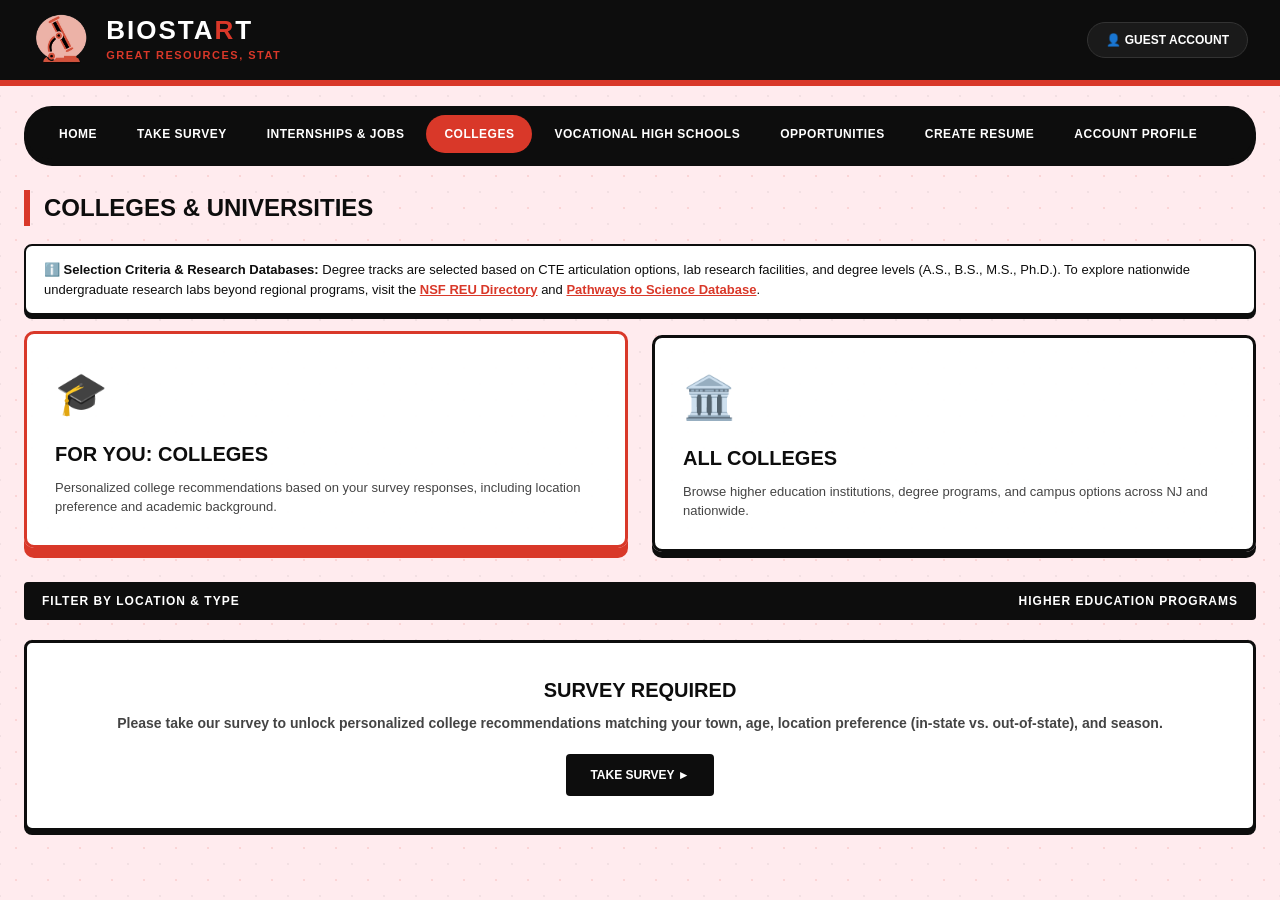
==== commit 3f80c92a: "Update colleges.html" ====
--- a/colleges.html
+++ b/colleges.html
@@ -5,11 +5,14 @@
     <meta name="viewport" content="width=device-width, initial-scale=1.0">
     <title>Colleges & Universities - BIOSTART</title>
     <link rel="stylesheet" href="style.css">
+    <link rel="icon" href="favicon.ico" sizes="any">
+    <link rel="icon" type="image/png" href="favicon-192.png">
+    <link rel="apple-touch-icon" href="apple-touch-icon.png">
 </head>
 <body>
     <header>
         <a class="brand-box" href="index.html">
-            <img src="Draft for CTE Website.png" alt="BIOSTART Logo" class="brand-logo-img">
+            <img src="biostart_logo_removed.bg.png" alt="BIOSTART logo" class="brand-logo-img">
             <div class="brand-title">
                 <h1>BIOSTA<span style="color: #D93829;">R</span>T</h1>
                 <p>Great Resources, Stat</p>
@@ -23,9 +26,9 @@
     <nav>
         <a href="index.html" class="nav-btn">Home</a>
         <a href="survey.html" class="nav-btn">Take Survey</a>
+        <a href="jobs.html" class="nav-btn">Internships & Jobs</a>
+        <a href="colleges.html" class="nav-btn active">Colleges</a>
         <a href="highschools.html" class="nav-btn">Vocational High Schools</a>
-        <a href="colleges.html" class="nav-btn active">Colleges</a>
-        <a href="jobs.html" class="nav-btn">Internships & Jobs</a>
         <a href="opportunities.html" class="nav-btn">Opportunities</a>
         <a href="resume.html" class="nav-btn">Create Resume</a>
         <a href="profile.html" class="nav-btn">Account Profile</a>
@@ -33,11 +36,17 @@
 
     <div class="container">
         <h2>Colleges & Universities</h2>
+
+        <!-- SELECTION CRITERIA & DATABASE BANNER -->
+        <div style="background: white; border: 2px solid var(--biostart-black); padding: 14px 18px; border-radius: 8px; margin-bottom: 20px; box-shadow: 0 4px 0 var(--biostart-black); font-size: 13px;">
+            <strong>ℹ️ Selection Criteria & Research Databases:</strong> Degree tracks are selected based on CTE articulation options, lab research facilities, and degree levels (A.S., B.S., M.S., Ph.D.). To explore nationwide undergraduate research labs beyond regional programs, visit the <a href="https://www.nsf.gov/crssprgm/reu/reu_search.jsp" target="_blank" style="color:var(--biostart-red); font-weight:bold;">NSF REU Directory</a> and <a href="https://www.pathwaystoscience.org/" target="_blank" style="color:var(--biostart-red); font-weight:bold;">Pathways to Science Database</a>.
+        </div>
+
         <div class="canva-choice-grid">
             <div class="choice-card selected" id="col-card-foryou" onclick="selectCollegeTab('foryou')">
                 <div class="choice-card-icon">🎓</div>
                 <div class="choice-card-title">FOR YOU: COLLEGES</div>
-                <div class="choice-card-desc">Personalized college recommendations based on your answers in the survey, including your preferences and work ethics.</div>
+                <div class="choice-card-desc">Personalized college recommendations based on your survey responses, including location preference and academic background.</div>
             </div>
             <div class="choice-card" id="col-card-all" onclick="selectCollegeTab('all')">
                 <div class="choice-card-icon">🏛️</div>
--- a/style.css
+++ b/style.css
@@ -2,7 +2,7 @@
 /* ==========================================================================
    BIOSTART CANVA DESIGN SYSTEM (RED #D93829, BLACK #0D0D0D, SOFT PINK/CREAM)
    ========================================================================== */
-:root {
+   :root {
     --biostart-red: #D93829;
     --biostart-red-hover: #b82a1d;
     --biostart-black: #0d0d0d;
@@ -529,6 +529,66 @@
     background: white;
 }
 
+/* SAMPLE TOGGLE SWITCH BOX STYLES */
+.sample-toggle-box {
+    background: #fff0f0;
+    border: 2px solid var(--biostart-red);
+    border-radius: 6px;
+    padding: 10px 14px;
+    margin-bottom: 16px;
+}
+
+.toggle-container {
+    display: inline-flex;
+    align-items: center;
+    cursor: pointer;
+    user-select: none;
+}
+
+.toggle-container input {
+    display: none;
+}
+
+.toggle-slider {
+    width: 38px;
+    height: 22px;
+    background-color: #ccc;
+    border: 2px solid var(--biostart-black);
+    border-radius: 20px;
+    position: relative;
+    transition: 0.25s;
+    margin-right: 10px;
+    flex-shrink: 0;
+}
+
+.toggle-slider::before {
+    content: "";
+    position: absolute;
+    width: 14px;
+    height: 14px;
+    border-radius: 50%;
+    background-color: white;
+    border: 1px solid var(--biostart-black);
+    top: 2px;
+    left: 2px;
+    transition: 0.25s;
+}
+
+.toggle-container input:checked + .toggle-slider {
+    background-color: var(--biostart-red);
+}
+
+.toggle-container input:checked + .toggle-slider::before {
+    transform: translateX(16px);
+}
+
+.toggle-label {
+    font-size: 11.5px;
+    font-weight: 800;
+    text-transform: uppercase;
+    color: var(--biostart-black);
+}
+
 /* RESUME DISPLAY PREVIEW BOX WITH PURE CSS CLEAN BACKGROUND */
 .resume-preview-container {
     background: linear-gradient(180deg, #ffffff 0%, #fafafa 100%);
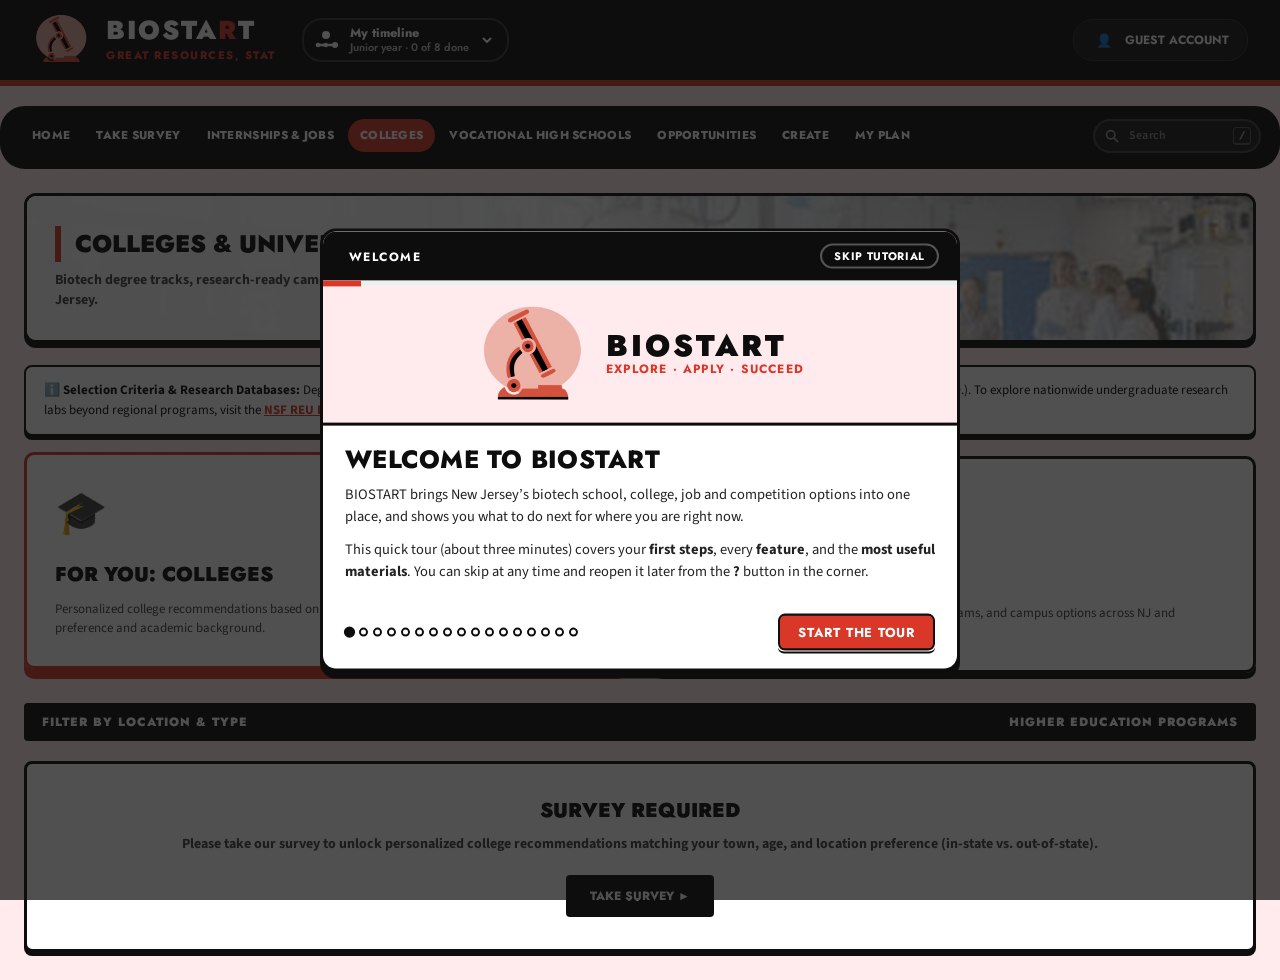
==== commit 9e8b3462: "Update colleges.html" ====
--- a/colleges.html
+++ b/colleges.html
@@ -30,8 +30,8 @@
         <a href="colleges.html" class="nav-btn active">Colleges</a>
         <a href="highschools.html" class="nav-btn">Vocational High Schools</a>
         <a href="opportunities.html" class="nav-btn">Opportunities</a>
-        <a href="resume.html" class="nav-btn">Create Resume</a>
-        <a href="profile.html" class="nav-btn">Account Profile</a>
+        <a href="resume.html" class="nav-btn">Create</a>
+        <a href="plan.html" class="nav-btn">My Plan</a>
     </nav>
 
     <div class="container">
--- a/style.css
+++ b/style.css
@@ -1,3 +1,5 @@
+@import url('https://fonts.googleapis.com/css2?family=Jost:wght@400;500;600;700;800;900&family=Source+Sans+3:wght@400;500;600;700&display=swap');
+
 /* style.css */
 /* ==========================================================================
    BIOSTART CANVA DESIGN SYSTEM (RED #D93829, BLACK #0D0D0D, SOFT PINK/CREAM)
@@ -11,7 +13,10 @@
     --biostart-card-bg: hsl(351, 100%, 96%);
     --biostart-gray-light: rgb(255, 255, 255);
     --biostart-border: #0d0d0d;
-    --biostart-font-main: 'Segoe UI', -apple-system, BlinkMacSystemFont, Roboto, sans-serif;
+    --font-display: 'Jost', 'Century Gothic', 'Avenir Next', 'Futura', sans-serif;
+    --font-body: 'Source Sans 3', 'Segoe UI', -apple-system, BlinkMacSystemFont, Roboto, sans-serif;
+    --font-mono: 'Jost', 'Century Gothic', 'Avenir Next', 'Futura', sans-serif;   /* small labels use the display face */
+    --biostart-font-main: var(--font-body);
 }
 
 * {
@@ -23,12 +28,12 @@
 body {
     font-family: var(--biostart-font-main);
     background-color: var(--biostart-bg);
-    /* SUBTLE GEOMETRIC DOT GRID PATTERN FOR SIDE MARGINS */
-    background-image: 
-        radial-gradient(rgba(217, 56, 41, 0.12) 1.5px, transparent 1.5px), 
+    /* SUBTLE GEOMETRIC DOT GRID PATTERN */
+    background-image:
+        radial-gradient(rgba(217, 56, 41, 0.12) 1.5px, transparent 1.5px),
         radial-gradient(rgba(13, 13, 13, 0.05) 1.5px, transparent 1.5px);
     background-position: 0 0, 16px 16px;
-    background-size: 32px 32px;
+    background-size: 32px 32px, 32px 32px;
     background-attachment: fixed;
     color: var(--biostart-black);
     line-height: 1.5;
@@ -36,11 +41,6 @@
     position: relative;
 }
 
-@media (max-width: 1320px) {
-    body::before, body::after {
-        display: none;
-    }
-}
 
 /* --- SPLASH OVERLAY PAGE --- */
 #splash-overlay {
@@ -67,8 +67,10 @@
 }
 
 .splash-logo-img {
-    width: 560px;
-    height: 560px;
+    width: auto;
+    height: auto;
+    max-width: min(560px, 100%);
+    max-height: 45vh;
     object-fit: contain;
     margin-bottom: 16px;
 }
@@ -183,39 +185,61 @@
     border-color: var(--biostart-red);
 }
 
-/* --- ROUNDED FLOATING SITE NAVIGATION BAR --- */
+.user-pill { display: inline-flex; align-items: center; gap: 9px; }
+
+/* Avatar badge: same red-ringed circle used on the profile page, scaled down */
+.user-avatar {
+    display: inline-flex;
+    align-items: center;
+    justify-content: center;
+    width: 24px;
+    height: 24px;
+    font-size: 13px;
+    line-height: 1;
+    border-radius: 50%;
+    flex-shrink: 0;
+}
+.user-avatar.is-picked {
+    background: #eee;
+    border: 2px solid var(--biostart-red);
+    font-size: 12px;
+}
+
+/* Updated Navigation Bar Container */
 nav {
     background-color: var(--biostart-black);
     border: 3px solid var(--biostart-black);
-    border-radius: 50px;
+    border-radius: 25px;
     display: flex;
-    justify-content: flex-start;
-    align-items: center;
-    overflow-x: auto;
-    white-space: nowrap;
-    padding: 6px 12px;
+    justify-content: space-between;
+    align-items: center;
+    flex-wrap: wrap; /* Allows wrapping on narrower screens instead of forcing a scrollbar */
+    overflow-x: visible; /* Removes horizontal scrollbar */
+    white-space: normal;
+    padding: 8px 16px;
     margin: 20px auto 0;
-    max-width: 1232px;
+    max-width: 1280px; /* Expands to match main container width */
     box-shadow: 0 4px 0 var(--biostart-black);
     position: relative;
     z-index: 10;
 }
 
+/* Adjusted Navigation Buttons to fit comfortably */
 nav a.nav-btn {
     background: none;
     border: none;
     color: var(--biostart-white);
-    padding: 10px 18px;
+    padding: 8px 12px; /* Reduced padding from 10px 18px */
     font-weight: 800;
     text-transform: uppercase;
-    font-size: 12px;
-    letter-spacing: 0.5px;
+    font-size: 11.5px;
+    letter-spacing: 0.3px;
     cursor: pointer;
     transition: all 0.2s;
     border-radius: 25px;
     text-decoration: none;
     display: inline-block;
-    margin: 0 2px;
+    margin: 2px 1px;
 }
 
 nav a.nav-btn:hover, nav a.nav-btn.active {
@@ -383,7 +407,7 @@
     flex-direction: column;
     justify-content: space-between;
     box-shadow: 0 4px 0 var(--biostart-black);
-    transition: transform 0.2s;
+    transition: transform 0.2s, box-shadow 0.2s;
 }
 
 .card:hover {
@@ -446,12 +470,15 @@
 }
 
 .like-heart {
+    display: inline-block;
     font-size: 24px;
     cursor: pointer;
     color: #ccc;
-    transition: color 0.2s;
+    transition: color 0.2s, transform 0.15s;
     user-select: none;
 }
+.like-heart:hover { transform: scale(1.2); }
+.like-heart:active { transform: scale(0.85); }
 
 .like-heart.liked {
     color: var(--biostart-red);
@@ -814,58 +841,6 @@
     font-weight: 900;
     cursor: pointer;
 }
-
-/* --- FLOATING ASSISTANT WIDGETS --- */
-.floating-widget {
-    position: fixed;
-    bottom: 20px;
-    z-index: 1000;
-    background: var(--biostart-black);
-    color: white;
-    border: 2px solid var(--biostart-red);
-    border-radius: 8px;
-    overflow: hidden;
-    box-shadow: 0 6px 20px rgba(0,0,0,0.4);
-}
-
-.chatbot-widget { right: 20px; width: 310px; }
-.spotify-widget { left: 20px; width: 300px; }
-
-@media (max-width: 700px) {
-    .spotify-widget { display: none; }
-}
-
-.widget-header {
-    background: var(--biostart-red);
-    padding: 10px 16px;
-    font-weight: 900;
-    font-size: 12px;
-    text-transform: uppercase;
-    display: flex;
-    justify-content: space-between;
-    align-items: center;
-    cursor: pointer;
-}
-
-.widget-body {
-    padding: 14px;
-    display: none;
-    max-height: 300px;
-    overflow-y: auto;
-    background: #111;
-}
-
-.widget-body.open { display: block; }
-
-.chat-msg {
-    margin-bottom: 10px;
-    font-size: 12px;
-    padding: 8px 12px;
-    border-radius: 4px;
-}
-
-.chat-bot { background: #222; color: #fff; border-left: 3px solid var(--biostart-red); }
-.chat-user { background: var(--biostart-red); color: #fff; text-align: right; }
 
 /* ==========================================================================
    STRICT PRINT STYLESHEET FOR CLEAN RESUME PRINTING ONLY
@@ -886,9 +861,9 @@
         display: none !important;
     }
 
-    header, nav, #splash-overlay, .floating-widget, .modal-overlay,
+    header, nav, #search-results, #fx-layer, #save-toast, #save-tip, #splash-overlay, .floating-widget, .modal-overlay,
     .form-card, h2, .btn-action, .btn-action-sm, .filter-header-bar, .canva-choice-grid,
-    .template-selector-section, .preview-header-bar, p {
+    .template-selector-section, .preview-header-bar, .container > p {
         display: none !important;
     }
 
@@ -920,3 +895,867 @@
         margin: 0.6in;
     }
 }
+
+/* ==========================================================================
+   HEART FX, SAVE TOAST, FIRST-SAVE TIP, BADGE, SAVED-LIST ANIMATIONS
+   ========================================================================== */
+#fx-layer { position: fixed; inset: 0; pointer-events: none; z-index: 9999; overflow: hidden; }
+.fx-particle { position: absolute; line-height: 1; will-change: transform, opacity; text-shadow: 0 1px 0 rgba(0, 0, 0, 0.15); }
+.fx-ring { position: absolute; width: 24px; height: 24px; border: 3px solid var(--biostart-red); border-radius: 50%; }
+
+.like-heart.just-liked { animation: heartPop 0.6s cubic-bezier(0.2, 1.6, 0.4, 1); }
+@keyframes heartPop { 0% { transform: scale(0.3); } 50% { transform: scale(1.6) rotate(-10deg); } 100% { transform: scale(1); } }
+@keyframes heartbeat { 0%, 60%, 100% { transform: scale(1); } 15% { transform: scale(1.25); } 30% { transform: scale(1); } 45% { transform: scale(1.15); } }
+@keyframes countBump { 40% { transform: scale(1.8); color: var(--biostart-red); } 100% { transform: scale(1); } }
+
+#save-toast {
+    position: fixed; left: 50%; bottom: 28px; transform: translate(-50%, 30px); opacity: 0; pointer-events: none;
+    display: flex; align-items: center; gap: 10px; max-width: calc(100vw - 24px);
+    background: var(--biostart-black); color: var(--biostart-white); border: 3px solid var(--biostart-red);
+    border-radius: 40px; padding: 10px 18px; font-size: 13px; font-weight: 700;
+    box-shadow: 0 4px 0 rgba(0, 0, 0, 0.35); z-index: 10000; transition: opacity 0.3s, transform 0.3s;
+}
+#save-toast.show { opacity: 1; transform: translate(-50%, 0); pointer-events: auto; }
+#save-toast a { background: var(--biostart-red); color: var(--biostart-white); padding: 4px 12px; border-radius: 20px; text-decoration: none; font-weight: 900; font-size: 11px; text-transform: uppercase; white-space: nowrap; }
+.toast-heart { color: var(--biostart-red); font-size: 18px; animation: heartbeat 1s ease 2; }
+.toast-msg { overflow: hidden; text-overflow: ellipsis; white-space: nowrap; }
+
+.save-tip { position: fixed; z-index: 10001; width: min(360px, calc(100vw - 16px)); filter: drop-shadow(0 6px 0 rgba(0, 0, 0, 0.3)); animation: tipIn 0.4s cubic-bezier(0.2, 1.4, 0.4, 1); }
+.save-tip.tip-pinned { top: 12px; left: 50%; transform: translateX(-50%); }
+.tip-arrow { position: absolute; top: -28px; left: var(--arrow-x, 50%); margin-left: -14px; font-size: 28px; line-height: 1; color: var(--biostart-red); text-shadow: 0 2px 0 var(--biostart-black); animation: arrowBounce 0.8s ease-in-out infinite; }
+.tip-body { background: var(--biostart-white); border: 3px solid var(--biostart-black); border-radius: 10px; padding: 12px 14px; font-size: 13px; }
+.tip-body p { margin: 6px 0 10px; line-height: 1.4; }
+.tip-name { font-weight: 700; color: #444; }
+.tip-actions { display: flex; gap: 8px; flex-wrap: wrap; }
+.tip-actions .btn-action { text-decoration: none; display: inline-block; font-size: 11px; padding: 7px 12px; }
+.save-tip:not(.tip-pinned) .tip-show { display: none; }
+@keyframes arrowBounce { 50% { transform: translateY(-8px); } }
+@keyframes tipIn { from { opacity: 0; margin-top: 14px; } }
+
+nav a.nav-btn.nav-spotlight { position: relative; z-index: 20; animation: navSpotlight 1.2s ease-in-out infinite; }
+@keyframes navSpotlight { 0%, 100% { box-shadow: 0 0 0 0 rgba(217, 56, 41, 0.9); } 50% { box-shadow: 0 0 0 5px rgba(217, 56, 41, 0.25); transform: scale(1.06); } }
+.save-badge { display: inline-block; margin-left: 6px; padding: 1px 7px; border-radius: 10px; background: var(--biostart-red); color: var(--biostart-white); font-size: 11px; font-weight: 900; }
+.save-badge.bump { animation: countBump 0.5s ease; }
+
+.saved-card { transition: transform 0.2s, box-shadow 0.2s; }
+.saved-card:hover { transform: translateY(-3px) rotate(-0.4deg); }
+.saved-card .like-heart.liked { animation: heartbeat 1.8s ease-in-out infinite; }
+.saved-in { animation: savedIn 0.55s cubic-bezier(0.2, 1.2, 0.4, 1) backwards; }
+.saved-new { animation: savedIn 0.55s cubic-bezier(0.2, 1.2, 0.4, 1) backwards, savedGlow 1.6s ease-out 0.4s 2; }
+@keyframes savedIn { from { opacity: 0; transform: translateY(24px) scale(0.92); } }
+@keyframes savedGlow { 0%, 100% { box-shadow: 0 0 0 0 rgba(217, 56, 41, 0); } 50% { box-shadow: 0 0 0 6px rgba(217, 56, 41, 0.35); } }
+.card-removing { animation: cardOut 0.3s ease-in forwards; }
+@keyframes cardOut { to { opacity: 0; transform: translateX(40px) scale(0.9); } }
+.count-bump { display: inline-block; animation: countBump 0.5s ease; }
+.saved-empty { animation: emptyBob 2.4s ease-in-out infinite; }
+@keyframes emptyBob { 50% { transform: translateY(-4px); } }
+
+@media (prefers-reduced-motion: reduce) {
+    .saved-in, .saved-new, .saved-empty, .toast-heart, .tip-arrow, .save-tip, .nav-spotlight,
+    .saved-card .like-heart.liked, .like-heart.just-liked { animation: none !important; transition: none !important; }
+}
+
+/* ==========================================================================
+   SUBTLE MOTION (all short, all one-shot, none loop)
+   ========================================================================== */
+/* Buttons press into their hard shadow */
+.arrow-btn:active, .splash-btn:active { transform: translateY(3px); box-shadow: 0 1px 0 var(--biostart-black); }
+.choice-card:active { transform: translateY(2px); box-shadow: 0 3px 0 var(--biostart-red); }
+.btn-action, .btn-action-sm { display: inline-block; transition: background 0.2s, transform 0.1s; }
+.btn-action:active, .btn-action-sm:active { transform: translateY(1px) scale(0.97); }
+.btn-saved { background: var(--biostart-red) !important; }
+
+/* Splash: logo comes into focus, then the text and button follow */
+.splash-logo-img { animation: focusPull 0.9s ease-out backwards; }
+.splash-desc, .splash-btn { animation: fadeUp 0.6s ease-out 0.5s backwards; }
+@keyframes focusPull { from { filter: blur(10px); opacity: 0; transform: scale(1.04); } }
+@keyframes fadeUp { from { opacity: 0; transform: translateY(10px); } }
+
+/* Cards fade up in a quick stagger when a tab or filter changes */
+.grid-enter > * { animation: gridIn 0.3s ease-out backwards; }
+.grid-enter > :nth-child(2) { animation-delay: 40ms; }
+.grid-enter > :nth-child(3) { animation-delay: 80ms; }
+.grid-enter > :nth-child(4) { animation-delay: 120ms; }
+.grid-enter > :nth-child(5) { animation-delay: 160ms; }
+.grid-enter > :nth-child(6) { animation-delay: 200ms; }
+.grid-enter > :nth-child(n+7) { animation-delay: 240ms; }
+@keyframes gridIn { from { opacity: 0; transform: translateY(10px); } }
+
+/* Invalid field shake */
+.field-shake { animation: fieldShake 0.4s ease; outline: 2px solid var(--biostart-red); }
+@keyframes fieldShake { 20%, 60% { transform: translateX(-5px); } 40%, 80% { transform: translateX(5px); } }
+
+/* Resume preview: edited section gets a quick tint */
+.tpl-flash { animation: tplFlash 0.9s ease-out; border-radius: 3px; }
+@keyframes tplFlash { from { background: rgba(217, 56, 41, 0.18); } to { background: transparent; } }
+@media print { .tpl-flash { animation: none !important; background: none !important; } }
+
+@media (prefers-reduced-motion: reduce) {
+    .search-hit,
+    .splash-logo-img, .splash-desc, .splash-btn, .grid-enter > *, .field-shake, .tpl-flash { animation: none !important; }
+}
+
+/* ==========================================================================
+   SITE SEARCH
+   The wrapper keeps a fixed footprint in the nav, so nothing around it ever
+   reflows. On focus the field grows leftward over the nav as an overlay.
+   ========================================================================== */
+.nav-search {
+    --search-closed-w: 168px;
+    --search-open-w: min(420px, calc(100vw - 32px));
+    --search-ease: cubic-bezier(0.22, 1, 0.36, 1);
+    position: relative;
+    margin-left: auto;
+    order: 99;
+    flex: 0 0 var(--search-closed-w);
+    width: var(--search-closed-w);
+    height: 34px;
+    z-index: 5;
+}
+
+#site-search-input {
+    position: absolute;
+    top: 0;
+    right: 0;
+    width: 100%;
+    height: 100%;
+    box-sizing: border-box;
+    background: #1c1c1c;
+    color: var(--biostart-white);
+    border: 2px solid #444;
+    border-radius: 22px;
+    padding: 0 40px 0 34px;
+    font-size: 12px;
+    font-weight: 700;
+    font-family: inherit;
+    letter-spacing: 0.2px;
+    outline: none;
+    box-shadow: 0 0 0 var(--biostart-red);
+    transition: width 0.34s var(--search-ease),
+                background 0.2s ease,
+                border-color 0.2s ease,
+                border-radius 0.34s var(--search-ease),
+                box-shadow 0.2s ease,
+                transform 0.2s ease;
+}
+#site-search-input::placeholder { color: #8a8a8a; font-weight: 600; transition: color 0.2s ease; }
+#site-search-input:hover { border-color: #6a6a6a; }
+#site-search-input:focus {
+    width: var(--search-open-w);
+    background: #000;
+    border-color: var(--biostart-red);
+    border-radius: 10px;
+    box-shadow: 0 3px 0 var(--biostart-red);
+    transform: translateY(-1px);
+}
+#site-search-input:focus::placeholder { color: #666; }
+#site-search-input::-webkit-search-cancel-button { display: none; }
+
+/* Icon rides inside the field; it sits above the input but ignores the mouse */
+.ns-icon {
+    position: absolute;
+    left: auto;
+    right: calc(var(--search-closed-w) - 26px);   /* sits 12px inside the field's left edge */
+    top: 50%;
+    width: 14px;
+    height: 14px;
+    margin-top: -7px;
+    color: #9a9a9a;
+    pointer-events: none;
+    z-index: 2;
+    transition: color 0.2s ease, transform 0.34s var(--search-ease), right 0.34s var(--search-ease);
+}
+.nav-search:focus-within .ns-icon { color: var(--biostart-red); transform: translateY(-1px); right: calc(var(--search-open-w) - 26px); }
+
+/* Right-hand slot: "/" shortcut hint when idle, clear button once there is text */
+.ns-kbd, .ns-clear {
+    position: absolute;
+    right: 10px;
+    top: 50%;
+    z-index: 2;
+    transition: opacity 0.15s ease, transform 0.2s ease, background 0.15s ease;
+}
+.ns-kbd {
+    transform: translateY(-50%);
+    min-width: 18px;
+    padding: 1px 5px 2px;
+    text-align: center;
+    font: 800 10px/1.2 var(--biostart-font-main);
+    color: #999;
+    border: 1px solid #555;
+    border-bottom-width: 2px;
+    border-radius: 4px;
+    pointer-events: none;
+}
+.nav-search:focus-within .ns-kbd,
+.nav-search.has-value .ns-kbd { opacity: 0; }
+
+.ns-clear {
+    width: 20px;
+    height: 20px;
+    margin-top: -10px;
+    padding: 0;
+    border: none;
+    border-radius: 50%;
+    background: #2a2a2a;
+    color: #ddd;
+    font: 800 13px/20px var(--biostart-font-main);
+    text-align: center;
+    cursor: pointer;
+    opacity: 0;
+    pointer-events: none;
+    transform: scale(0.7);
+}
+.nav-search.has-value .ns-clear { opacity: 1; pointer-events: auto; transform: scale(1); }
+.ns-clear:hover { background: var(--biostart-red); color: #fff; }
+
+/* Results panel: stays in the DOM so it can ease in and out */
+#search-results {
+    position: fixed;
+    z-index: 10002;
+    max-height: 60vh;
+    overflow-y: auto;
+    background: var(--biostart-white);
+    border: 3px solid var(--biostart-black);
+    border-radius: 10px;
+    box-shadow: 0 4px 0 var(--biostart-black);
+    opacity: 0;
+    visibility: hidden;
+    pointer-events: none;
+    transform: translateY(-6px);
+    transform-origin: top right;
+    transition: opacity 0.16s ease, transform 0.26s cubic-bezier(0.22, 1, 0.36, 1), visibility 0s linear 0.26s;
+}
+#search-results.open {
+    opacity: 1;
+    visibility: visible;
+    pointer-events: auto;
+    transform: none;
+    transition: opacity 0.16s ease, transform 0.26s cubic-bezier(0.22, 1, 0.36, 1), visibility 0s;
+}
+.sr-item { display: flex; gap: 10px; align-items: flex-start; padding: 10px 12px; text-decoration: none; color: inherit; border-bottom: 1px solid #eee; border-left: 4px solid transparent; transition: background 0.12s ease, border-left-color 0.12s ease; }
+.sr-item:last-child { border-bottom: none; }
+.sr-item.active { background: var(--biostart-bg); border-left-color: var(--biostart-red); }
+.sr-type { flex-shrink: 0; min-width: 104px; font-size: 10px; font-weight: 900; text-transform: uppercase; padding-top: 3px; color: #555; }
+.sr-main { display: flex; flex-direction: column; gap: 2px; min-width: 0; }
+.sr-name { font-size: 13px; font-weight: 800; }
+.sr-snip { font-size: 11px; font-weight: 600; color: #666; line-height: 1.35; }
+.sr-hint { padding: 14px; font-size: 12px; font-weight: 600; color: #444; line-height: 1.5; }
+.sr-chips { display: flex; flex-wrap: wrap; gap: 6px; margin-top: 10px; }
+.sr-chip { background: var(--biostart-bg); border: 2px solid var(--biostart-black); border-radius: 14px; padding: 3px 10px; font-size: 11px; font-weight: 800; cursor: pointer; transition: background 0.12s ease, color 0.12s ease; }
+.sr-chip:hover { background: var(--biostart-red); color: var(--biostart-white); }
+#search-results mark { background: rgba(217, 56, 41, 0.22); color: inherit; border-radius: 2px; padding: 0 1px; }
+
+@media (prefers-reduced-motion: reduce) {
+    #site-search-input, .ns-icon, .ns-kbd, .ns-clear, #search-results, #search-results.open { transition: none !important; }
+}
+
+.search-hit { outline: 3px solid var(--biostart-red); outline-offset: 3px; animation: searchHit 1.1s ease-out 2; }
+@keyframes searchHit {
+    0%, 100% { box-shadow: 0 4px 0 var(--biostart-black), 0 0 0 0 rgba(217, 56, 41, 0); }
+    50% { box-shadow: 0 4px 0 var(--biostart-black), 0 0 0 14px rgba(217, 56, 41, 0.25); }
+}
+@media (max-width: 600px) {
+    .sr-type { min-width: 78px; }
+}
+
+/* ==========================================================================
+   LOGOS ON CARDS
+   ========================================================================== */
+.card-head { display: flex; align-items: center; gap: 12px; margin-bottom: 14px; }
+.card-head .card-tag { margin-bottom: 0; min-width: 0; line-height: 1.35; }
+.card-logo {
+    flex: 0 0 54px;
+    width: 54px;
+    height: 54px;
+    display: flex;
+    align-items: center;
+    justify-content: center;
+    background: #fff;
+    border: 2px solid var(--biostart-black);
+    border-radius: 10px;
+    box-shadow: 0 3px 0 var(--biostart-black);
+    overflow: hidden;
+    font-size: 17px;
+    font-weight: 900;
+    letter-spacing: 0.5px;
+    color: var(--biostart-red);
+}
+.card-logo img { width: 100%; height: 100%; object-fit: contain; padding: 6px; box-sizing: border-box; }
+.card-logo img.small-logo { width: 28px; height: 28px; padding: 0; }
+.card-logo.no-img { background: var(--biostart-bg); }
+.card-logo.sm { flex-basis: 40px; width: 40px; height: 40px; border-radius: 8px; box-shadow: 0 2px 0 var(--biostart-black); font-size: 13px; }
+.card-logo.sm img { padding: 4px; }
+.card-logo.sm img.small-logo { width: 22px; height: 22px; padding: 0; }
+.card:hover .card-logo { transform: rotate(-3deg); }
+.card-logo { transition: transform 0.2s ease; }
+
+/* ==========================================================================
+   PAGE BANNERS (Colleges, High Schools, Jobs, Opportunities)
+   Optional photos: images/banner-colleges.jpg, banner-highschools.jpg,
+   banner-jobs.jpg, banner-opportunities.jpg. Missing files simply don't show.
+   ========================================================================== */
+.page-banner {
+    position: relative;
+    isolation: isolate;
+    overflow: hidden;
+    display: flex;
+    align-items: center;
+    min-height: 150px;
+    margin-bottom: 22px;
+    padding: 22px 28px;
+    background: #fff;
+    border: 3px solid var(--biostart-black);
+    border-radius: 12px;
+    box-shadow: 0 5px 0 var(--biostart-black);
+}
+.page-banner::before {
+    content: '';
+    position: absolute;
+    inset: 0;
+    z-index: -2;
+    background: var(--banner-photo, none) center var(--banner-pos, 50%) / cover no-repeat;
+    opacity: 0.32;
+}
+.page-banner::after {            /* keeps the text readable when a photo is present */
+    content: '';
+    position: absolute;
+    inset: 0;
+    z-index: -1;
+    background: linear-gradient(90deg, rgba(255, 255, 255, 0.94) 30%, rgba(255, 255, 255, 0) 80%);
+}
+.banner-colleges      { --banner-photo: url('images/banner-colleges.jpg'); }
+.banner-highschools   { --banner-photo: url('images/banner-highschools.jpg'); --banner-pos: 14%; }
+.banner-jobs          { --banner-photo: url('images/banner-jobs.jpg'); --banner-pos: 20%; }
+.banner-opportunities { --banner-photo: url('images/banner-opportunities.jpg'); }
+
+.pb-scene { position: absolute; top: 0; right: 10px; bottom: 0; width: 58%; z-index: -1; display: flex; align-items: flex-end; justify-content: flex-end; }
+.pb-scene svg { width: 100%; height: 100%; padding: 12px 0 0; box-sizing: border-box; }
+.pb-text { position: relative; max-width: 520px; }
+.pb-text h2 { margin: 0 0 8px; }
+.pb-text p { margin: 0; font-size: 14px; font-weight: 700; color: #444; line-height: 1.45; }
+
+@media (max-width: 760px) {
+    .page-banner { padding: 18px; min-height: 130px; }
+    .pb-scene { width: 100%; opacity: 0.28; }
+    .page-banner::after { background: rgba(255, 255, 255, 0.55); }
+}
+@media print { .page-banner { display: none !important; } }
+
+/* Photo present: the photo takes over and the illustration steps aside */
+.page-banner.has-photo::before { opacity: 0.62; }
+.page-banner.has-photo::after  { background: linear-gradient(90deg, rgba(255, 255, 255, 0.96) 32%, rgba(255, 255, 255, 0.55) 62%, rgba(255, 255, 255, 0) 92%); }
+.page-banner.has-photo .pb-scene { display: none; }
+@media (max-width: 760px) {
+    .page-banner.has-photo::after { background: rgba(255, 255, 255, 0.72); }
+}
+
+/* "Did you mean" line at the top of the search results */
+.sr-did { padding: 12px 14px; font-size: 12px; font-weight: 700; color: #444; line-height: 1.9; background: var(--biostart-bg); border-bottom: 2px solid var(--biostart-black); }
+.sr-did .sr-chip { margin: 0 3px; vertical-align: baseline; }
+
+/* ==========================================================================
+   CREATE HUB + POSTER LAB
+   Loaded only on resume.html (after style.css)
+   ========================================================================== */
+[hidden] { display: none !important; }
+
+.back-link {
+    display: inline-block;
+    margin-bottom: 14px;
+    font-size: 12px;
+    font-weight: 900;
+    text-transform: uppercase;
+    letter-spacing: 0.04em;
+    color: var(--biostart-black);
+    text-decoration: none;
+    border-bottom: 2px solid var(--biostart-red);
+}
+.back-link:hover { color: var(--biostart-red); }
+
+/* ---------- HUB: two big buttons ---------- */
+.hub-grid { display: grid; grid-template-columns: 1fr 1fr; gap: 28px; margin: 26px 0 10px; }
+@media (max-width: 768px) { .hub-grid { grid-template-columns: 1fr; } }
+
+.hub-card {
+    position: relative;
+    display: flex;
+    flex-direction: column;
+    gap: 12px;
+    min-height: 330px;
+    padding: 30px;
+    background: #fff;
+    border: 3px solid var(--biostart-black);
+    border-radius: 12px;
+    box-shadow: 0 7px 0 var(--biostart-black);
+    text-decoration: none;
+    color: inherit;
+    transition: transform 0.2s, box-shadow 0.2s, border-color 0.2s;
+}
+.hub-card:hover, .hub-card:focus-visible {
+    transform: translateY(-5px);
+    box-shadow: 0 12px 0 var(--biostart-red);
+    border-color: var(--biostart-red);
+    outline: none;
+}
+.hub-card:active { transform: translateY(1px); box-shadow: 0 4px 0 var(--biostart-red); }
+.hub-art { height: 104px; margin-bottom: 4px; }
+.hub-art svg { height: 100%; width: auto; display: block; }
+.hub-sub { font-size: 11px; font-weight: 900; text-transform: uppercase; letter-spacing: 0.1em; color: var(--biostart-red); }
+.hub-title { font-size: 30px; font-weight: 900; text-transform: uppercase; line-height: 1.05; margin-top: -6px; }
+.hub-desc { font-size: 14px; color: #444; line-height: 1.5; }
+.hub-chips { display: flex; flex-wrap: wrap; gap: 6px; margin-top: auto; padding-top: 6px; }
+.hub-chip { font-size: 10.5px; font-weight: 800; text-transform: uppercase; border: 2px solid var(--biostart-black); border-radius: 14px; padding: 3px 10px; background: var(--biostart-bg); }
+.hub-go { font-weight: 900; font-size: 13px; text-transform: uppercase; color: var(--biostart-red); }
+.hub-badge {
+    position: absolute; top: -13px; right: 20px;
+    background: var(--biostart-red); color: #fff;
+    font-size: 10px; font-weight: 900; letter-spacing: 0.1em;
+    padding: 4px 10px; border: 2px solid var(--biostart-black); border-radius: 4px;
+}
+
+/* ---------- POSTER LAB: workspace ---------- */
+.poster-intro { margin-bottom: 20px; color: #444; font-weight: 600; max-width: 820px; }
+.poster-workspace { display: grid; grid-template-columns: minmax(320px, 440px) minmax(0, 1fr); gap: 24px; align-items: start; }
+@media (max-width: 1000px) { .poster-workspace { grid-template-columns: 1fr; } }
+
+.poster-form .pf-top { display: flex; justify-content: space-between; align-items: center; margin-bottom: 14px; border-bottom: 2px solid var(--biostart-black); padding-bottom: 8px; }
+.poster-form .pf-top h3 { font-size: 16px; text-transform: uppercase; font-weight: 900; margin: 0; }
+.pf-input {
+    width: 100%; padding: 10px; margin-bottom: 14px;
+    border: 2px solid var(--biostart-black); border-radius: 4px;
+    font-family: inherit; font-size: 13px; background: #fff; color: var(--biostart-black);
+    box-sizing: border-box;
+}
+.pf-input:focus { outline: none; border-color: var(--biostart-red); box-shadow: 0 0 0 3px rgba(217, 56, 41, 0.18); }
+textarea.pf-input { resize: vertical; line-height: 1.4; }
+.pf-hint { margin: -2px 0 6px; font-size: 11px; font-weight: 600; color: #666; line-height: 1.35; }
+.poster-form .form-row-2 > div { min-width: 0; }
+
+/* Guide */
+.poster-guide { background: #fff7f5; border: 2px solid var(--biostart-black); border-left: 6px solid var(--biostart-red); border-radius: 6px; padding: 12px 14px; margin-bottom: 16px; }
+.poster-guide summary { cursor: pointer; font-size: 12px; font-weight: 900; text-transform: uppercase; letter-spacing: 0.03em; }
+.poster-guide ul { margin: 10px 0 8px 18px; padding: 0; font-size: 12.5px; line-height: 1.5; color: #333; }
+.poster-guide li { margin-bottom: 4px; }
+.poster-guide .pg-meta { font-size: 11.5px; font-weight: 700; color: #555; margin: 6px 0 0; }
+
+/* Pickers */
+.theme-picker { display: flex; flex-wrap: wrap; gap: 8px; margin-bottom: 14px; }
+.theme-btn { display: flex; align-items: center; gap: 7px; background: #fff; border: 2px solid var(--biostart-black); border-radius: 20px; padding: 5px 12px 5px 6px; font: 800 11px inherit; font-family: inherit; cursor: pointer; transition: transform 0.12s, box-shadow 0.12s; }
+.theme-btn:hover { transform: translateY(-1px); }
+.theme-btn.on { border-color: var(--biostart-red); box-shadow: 0 3px 0 var(--biostart-red); }
+.theme-dots { display: inline-flex; }
+.theme-dots i { width: 14px; height: 14px; border-radius: 50%; border: 2px solid var(--biostart-black); display: block; }
+.theme-dots i + i { margin-left: -5px; }
+
+.icon-picker { --pa: #D94F3B; --pb: #F6D5CE; --ink: #0d0d0d; display: grid; grid-template-columns: repeat(7, 1fr); gap: 6px; margin-bottom: 14px; }
+@media (max-width: 520px) { .icon-picker { grid-template-columns: repeat(5, 1fr); } }
+.icon-btn { background: #fff; border: 2px solid var(--biostart-black); border-radius: 8px; padding: 3px; aspect-ratio: 1; cursor: pointer; transition: transform 0.12s, box-shadow 0.12s; }
+.icon-btn svg { width: 100%; height: 100%; display: block; }
+.icon-btn:hover { transform: translateY(-2px); }
+.icon-btn.on { border-color: var(--biostart-red); background: #fff1ee; box-shadow: 0 3px 0 var(--biostart-red); }
+.icon-name { font-size: 11px; font-weight: 800; color: var(--biostart-red); margin: -8px 0 12px; }
+
+/* Checklist */
+.poster-checklist { background: #f9f9f9; border: 1px solid #ddd; border-left: 4px solid var(--biostart-black); border-radius: 4px; padding: 12px 14px; margin: 6px 0 16px; }
+.poster-checklist summary { cursor: pointer; font-size: 12px; font-weight: 900; text-transform: uppercase; }
+.poster-checklist label { display: flex; gap: 8px; align-items: flex-start; font-size: 12.5px; font-weight: 600; margin-top: 8px; cursor: pointer; line-height: 1.35; }
+.poster-checklist input { margin-top: 2px; accent-color: var(--biostart-red); }
+.pc-count { color: var(--biostart-red); }
+
+/* Preview column */
+.poster-meter { display: flex; align-items: center; gap: 10px; padding: 8px 16px; background: #fff; border: 2px solid var(--biostart-black); border-top: none; font-size: 12px; font-weight: 800; }
+.poster-meter .pm-bar { flex: 1; height: 8px; background: #eee; border-radius: 4px; overflow: hidden; border: 1px solid #bbb; }
+.poster-meter .pm-fill { height: 100%; width: 0; background: #e0a100; transition: width 0.25s ease, background 0.25s; }
+.poster-meter.ok .pm-fill { background: #2E7D32; }
+.poster-meter.over .pm-fill { background: #C62828; }
+.poster-overflow { background: #FDECEA; border: 2px solid #C62828; border-top: none; color: #8a1c1c; padding: 8px 16px; font-size: 12px; font-weight: 700; }
+.poster-stage { background: #fff; border: 2px solid var(--biostart-black); border-top: none; padding: 20px; border-radius: 0 0 8px 8px; box-shadow: 0 4px 12px rgba(0, 0, 0, 0.15); }
+
+/* ==========================================================================
+   THE POSTER ITSELF
+   Everything inside is sized in em and the base size comes from the poster's
+   own width (cqw), so it scales exactly the same on screen and on paper.
+   ========================================================================== */
+.poster-wrap { container-type: inline-size; width: 100%; margin: 0 auto; }
+.poster-wrap.portrait { max-width: 640px; }
+
+.poster {
+    --ink: #0d0d0d;
+    display: flex; flex-direction: column;
+    width: 100%;
+    color: var(--ink);
+    background: #fff;
+    background: color-mix(in srgb, var(--pb) 26%, #fff);
+    border: 0.22em solid var(--ink);
+    box-shadow: 0 0.4em 0 var(--ink);
+    line-height: 1.35;
+    -webkit-print-color-adjust: exact; print-color-adjust: exact;
+}
+.poster.landscape { font-size: 1.42cqw; aspect-ratio: 11 / 8.5; }
+.poster.portrait  { font-size: 2.25cqw; aspect-ratio: 8.5 / 11; }
+.poster * { box-sizing: border-box; }
+.poster svg.pi { display: block; }
+
+.pp-head { display: flex; align-items: center; gap: 1.2em; background: var(--pa); color: #fff; padding: 1em 1.5em; border-bottom: 0.22em solid var(--ink); }
+.pp-head-text { flex: 1; min-width: 0; }
+.pp-title { margin: 0; font-size: 2.3em; line-height: 1.05; font-weight: 900; text-transform: uppercase; letter-spacing: 0.01em; overflow-wrap: anywhere; }
+.landscape .pp-title { font-size: 2.1em; }
+.pp-tagline { margin: 0.5em 0 0; font-size: 1.05em; font-weight: 700; }
+.pp-meta { margin: 0.5em 0 0; font-size: 0.95em; font-weight: 700; opacity: 0.95; }
+.pp-head-icon { flex: 0 0 5.4em; width: 5.4em; height: 5.4em; border-radius: 50%; background: #fff; border: 0.2em solid var(--ink); display: grid; place-items: center; }
+.pp-head-icon svg { width: 74%; height: 74%; }
+.pp-ph { opacity: 0.55; font-style: italic; font-weight: 600; text-transform: none; }
+
+.pp-body { flex: 1; padding: 1.1em 1.3em; display: grid; gap: 1em; align-content: start; }
+.pp-3col { grid-template-columns: 1fr 1.45fr 1fr; align-items: start; }
+.pp-col { display: flex; flex-direction: column; gap: 1em; min-width: 0; }
+
+.pp-sec { background: #fff; border: 0.14em solid var(--ink); border-radius: 0.6em; box-shadow: 0.2em 0.2em 0 var(--ink); overflow: hidden; padding-bottom: 0.7em; min-width: 0; }
+.pp-sec h3 { margin: 0 0 0.6em; padding: 0.45em 0.9em; background: var(--ink); color: #fff; font-size: 0.85em; text-transform: uppercase; letter-spacing: 0.07em; }
+.pp-sec.hl h3 { background: var(--pa); }
+.pp-sec.hl .pp-sec-body { font-weight: 800; }
+.pp-sec-body { padding: 0 0.9em; font-size: 0.95em; }
+.pp-sec-body p { margin: 0 0 0.5em; }
+.pp-sec-body p:last-child { margin-bottom: 0; }
+.pp-list { margin: 0; padding-left: 1.2em; }
+.pp-list li { margin-bottom: 0.3em; }
+.pp-steps { list-style: none; margin: 0; padding: 0; counter-reset: s; }
+.pp-steps li { counter-increment: s; position: relative; padding-left: 2em; margin-bottom: 0.45em; }
+.pp-steps li::before { content: counter(s); position: absolute; left: 0; top: 0.05em; width: 1.5em; height: 1.5em; border-radius: 50%; background: var(--pa); color: #fff; font-weight: 900; font-size: 0.85em; display: grid; place-items: center; border: 0.12em solid var(--ink); }
+
+.pp-fig { margin: 0 0 0.6em; }
+.pp-fig figcaption { font-size: 0.82em; font-weight: 800; margin-bottom: 0.2em; }
+.pchart { width: 100%; height: auto; max-height: 15em; display: block; }
+.pchart text { font-family: inherit; fill: var(--ink); }
+
+.pp-foot { display: flex; justify-content: space-between; gap: 1em; padding: 0.6em 1.3em; background: #fff; border-top: 0.18em solid var(--ink); font-size: 0.72em; line-height: 1.4; }
+.pp-src { flex: 1; min-width: 0; overflow-wrap: anywhere; }
+.pp-brand { flex: 0 0 auto; font-weight: 900; text-transform: uppercase; letter-spacing: 0.06em; color: var(--pc); white-space: nowrap; }
+
+/* Concept explainer */
+.pp-def { background: var(--ink); color: #fff; border-radius: 0.7em; padding: 0.9em 1.2em; font-size: 1.02em; font-weight: 700; line-height: 1.4; }
+.pp-def b { color: var(--pb); text-transform: uppercase; font-size: 0.8em; letter-spacing: 0.08em; display: block; margin-bottom: 0.2em; }
+.pp-flow { display: flex; flex-direction: column; }
+.pp-step { display: grid; grid-template-columns: 2.9em 1fr 4.2em; gap: 0.9em; align-items: center; position: relative; background: #fff; border: 0.14em solid var(--ink); border-radius: 0.7em; padding: 0.7em 0.9em; box-shadow: 0.2em 0.2em 0 var(--ink); }
+.pp-step + .pp-step { margin-top: 1.05em; }
+.pp-step + .pp-step::before { content: '▼'; position: absolute; top: -1.15em; left: 2em; color: var(--pa); font-size: 0.85em; line-height: 1; }
+.pp-num { width: 2.7em; height: 2.7em; border-radius: 50%; background: var(--pa); color: #fff; font-weight: 900; font-size: 1.05em; display: grid; place-items: center; border: 0.14em solid var(--ink); }
+.pp-step h4 { margin: 0 0 0.15em; font-size: 1.08em; font-weight: 900; text-transform: uppercase; }
+.pp-step p { margin: 0; font-size: 0.92em; }
+.pp-step-icon { width: 4.2em; height: 4.2em; border-radius: 50%; background: var(--pb); border: 0.14em solid var(--ink); display: grid; place-items: center; }
+.pp-step-icon svg { width: 72%; height: 72%; }
+.pp-duo { display: grid; grid-template-columns: 1.3fr 1fr; gap: 1em; align-items: stretch; }
+.pp-why { background: var(--pa); color: #fff; border: 0.14em solid var(--ink); border-radius: 0.7em; padding: 0.8em 1em; box-shadow: 0.2em 0.2em 0 var(--ink); }
+.pp-why h3, .pp-fact h3 { margin: 0 0 0.3em; font-size: 0.82em; text-transform: uppercase; letter-spacing: 0.08em; }
+.pp-why p, .pp-fact p { margin: 0; font-size: 0.92em; font-weight: 600; }
+.pp-fact { background: var(--pb); border: 0.14em dashed var(--ink); border-radius: 1.2em; padding: 0.8em 1em; }
+
+/* Career spotlight */
+.pp-career { display: grid; grid-template-columns: 0.82fr 1.5fr; gap: 1em; align-items: start; }
+.pp-tags { display: flex; flex-wrap: wrap; gap: 0.4em; padding: 0 0.9em; }
+.pp-tag { background: var(--pb); border: 0.12em solid var(--ink); border-radius: 2em; padding: 0.2em 0.7em; font-size: 0.82em; font-weight: 800; }
+.pp-fact-row { display: block; margin-bottom: 0.55em; }
+.pp-fact-row b { display: block; font-size: 0.75em; text-transform: uppercase; letter-spacing: 0.07em; color: var(--pc); }
+.pp-time { list-style: none; margin: 0 0.9em; padding: 0 0 0 0.2em; border-left: 0.2em solid var(--pa); }
+.pp-time li { position: relative; padding: 0.15em 0 0.5em 1em; font-size: 0.95em; }
+.pp-time li::before { content: ""; position: absolute; left: -0.8em; top: 0.5em; width: 0.7em; height: 0.7em; border-radius: 50%; background: #fff; border: 0.15em solid var(--ink); }
+.pp-time .t { font-weight: 900; color: var(--pc); display: inline-block; margin-right: 0.35em; }
+.pp-stairs { list-style: none; margin: 0 0.9em; padding: 0; }
+.pp-stairs li { margin: 0 0 0.35em calc(var(--i, 0) * 0.9em); padding: 0.4em 0.7em; background: var(--pb); border: 0.12em solid var(--ink); border-left: 0.5em solid var(--pa); border-radius: 0.3em; font-size: 0.92em; font-weight: 700; }
+
+/* Lab safety & technique */
+.pp-two { display: grid; grid-template-columns: 1fr 1fr; gap: 1em; align-items: stretch; }
+.pp-do h3 { background: #2E7D32; }
+.pp-dont h3 { background: #C62828; }
+.pp-check { list-style: none; margin: 0; padding: 0 0.9em; }
+.pp-check li { display: flex; gap: 0.6em; align-items: flex-start; padding: 0.25em 0; font-size: 0.92em; font-weight: 600; }
+.pp-check li::before { content: '✓'; flex: 0 0 1.55em; height: 1.55em; border-radius: 50%; background: #2E7D32; color: #fff; display: grid; place-items: center; font-weight: 900; font-size: 0.85em; margin-top: 0.05em; }
+.pp-dont .pp-check li::before { content: '✕'; background: #C62828; }
+.pp-emergency { display: flex; gap: 1em; align-items: center; background: #FDECEA; border: 0.2em solid #C62828; border-radius: 0.7em; padding: 0.8em 1em; }
+.pp-emergency svg { flex: 0 0 4em; width: 4em; height: 4em; }
+.pp-emergency h3 { margin: 0 0 0.2em; color: #C62828; font-size: 0.9em; text-transform: uppercase; letter-spacing: 0.07em; }
+.pp-emergency p { margin: 0; font-size: 0.92em; font-weight: 700; }
+.pp-intro { margin: 0; font-size: 1.05em; font-weight: 700; padding: 0 0.1em; }
+
+/* ---------- PRINT: only the poster ---------- */
+@media print {
+    .poster-noprint, .back-link, .poster-meter, .poster-overflow { display: none !important; }
+    .poster-workspace, .poster-preview { display: block !important; }
+    .poster-stage { padding: 0 !important; border: none !important; box-shadow: none !important; background: none !important; }
+    .poster-wrap { max-width: none !important; margin: 0 !important; }
+    .poster-wrap.portrait  { width: 8in !important; }
+    .poster-wrap.landscape { width: 10.3in !important; }
+    .poster { box-shadow: none !important; break-inside: avoid; page-break-inside: avoid; }
+}
+
+/* ==========================================================================
+   JOURNEY TIMELINE  (tab beside the logo + panel above the nav bar)
+   ========================================================================== */
+.brand-cluster {
+    display: flex;
+    align-items: center;
+    flex-wrap: wrap;
+    gap: 14px 26px;
+}
+
+.tl-tab {
+    display: inline-flex;
+    align-items: center;
+    gap: 10px;
+    padding: 6px 14px 6px 10px;
+    background: transparent;
+    color: var(--biostart-white);
+    border: 2px solid #3a3a3a;
+    border-radius: 20px;
+    font: inherit;
+    text-align: left;
+    cursor: pointer;
+    transition: background 0.2s, border-color 0.2s;
+}
+.tl-tab:hover { border-color: var(--biostart-red); }
+.tl-tab[aria-expanded="true"] { background: var(--biostart-red); border-color: var(--biostart-red); }
+.tl-tab:focus-visible { outline: 2px solid #fff; outline-offset: 3px; }
+.tl-tab-icon { width: 26px; height: 26px; flex-shrink: 0; }
+.tl-tab-text { display: flex; flex-direction: column; line-height: 1.2; }
+.tl-tab-text b { font-size: 12.5px; font-weight: 800; }
+.tl-tab-sub { font-size: 11px; font-weight: 600; color: #bdbdbd; }
+.tl-tab[aria-expanded="true"] .tl-tab-sub { color: #fff; }
+.tl-chev { width: 12px; height: 12px; margin-left: 2px; transition: transform 0.25s; }
+.tl-tab[aria-expanded="true"] .tl-chev { transform: rotate(180deg); }
+
+/* The panel opens by animating its row height, so nothing needs a fixed height */
+.tl-panel {
+    display: grid;
+    grid-template-rows: 0fr;
+    max-width: 1280px;
+    margin: 0 auto;
+    position: relative;
+    z-index: 9;
+    transition: grid-template-rows 0.4s cubic-bezier(0.2, 0.8, 0.2, 1);
+}
+.tl-panel.open { grid-template-rows: 1fr; }
+.tl-clip { overflow: hidden; min-height: 0; visibility: hidden; transition: visibility 0s 0.4s; }
+.tl-panel.open .tl-clip { visibility: visible; transition-delay: 0s; }
+
+.tl-card {
+    margin: 20px 0 6px;
+    background: #fff;
+    border: 3px solid var(--biostart-black);
+    border-radius: 18px;
+    box-shadow: 0 4px 0 var(--biostart-black);
+    overflow: hidden;
+}
+
+/* --- the track --- */
+.tl-trackwrap {
+    background: var(--biostart-bg);
+    border-bottom: 3px solid var(--biostart-black);
+    padding: 12px 18px 8px;
+}
+.tl-trackhead {
+    display: flex;
+    justify-content: space-between;
+    align-items: center;
+    gap: 12px;
+    font-size: 13px;
+    font-weight: 700;
+    color: #444;
+}
+.tl-track {
+    position: relative;
+    display: flex;
+    overflow-x: auto;
+    padding-top: 2px;
+    scrollbar-width: thin;
+}
+.tl-col {
+    flex: 1 0 112px;
+    display: flex;
+    flex-direction: column;
+    align-items: center;
+    padding: 0 4px 10px;
+    background: none;
+    border: 0;
+    font: inherit;
+    color: var(--biostart-black);
+    cursor: pointer;
+}
+.tl-col:focus-visible { outline: 3px solid var(--biostart-black); outline-offset: -3px; border-radius: 12px; }
+
+.tl-slot { width: 100%; height: 88px; display: flex; align-items: flex-end; justify-content: center; }
+.tl-marker { display: flex; flex-direction: column; align-items: center; gap: 4px; will-change: transform; }
+.tl-marker::after { content: ""; width: 3px; height: 8px; background: var(--biostart-black); }
+.tl-flag {
+    max-width: 150px;
+    padding: 3px 11px;
+    background: var(--biostart-black);
+    color: #fff;
+    font-size: 12px;
+    font-weight: 800;
+    border-radius: 12px;
+    white-space: nowrap;
+    overflow: hidden;
+    text-overflow: ellipsis;
+}
+.tl-avatar {
+    width: 46px;
+    height: 46px;
+    display: flex;
+    align-items: center;
+    justify-content: center;
+    background: #eee;
+    border: 3px solid var(--biostart-red);
+    border-radius: 50%;
+    box-shadow: 0 3px 0 var(--biostart-black);
+    font-size: 23px;
+    line-height: 1;
+}
+
+.tl-rail { position: relative; width: 100%; height: 38px; display: flex; align-items: center; justify-content: center; }
+.tl-rail::before, .tl-rail::after {
+    content: "";
+    position: absolute;
+    top: 50%;
+    width: 50%;
+    height: 4px;
+    margin-top: -2px;
+    background: repeating-linear-gradient(90deg, var(--biostart-black) 0 7px, transparent 7px 13px);
+}
+.tl-rail::before { left: 0; }
+.tl-rail::after { right: 0; }
+.tl-rail.l-on::before, .tl-rail.r-on::after { background: var(--biostart-red); }
+.tl-rail.first::before, .tl-rail.last::after { display: none; }
+
+.tl-dot {
+    position: relative;
+    z-index: 1;
+    width: 24px;
+    height: 24px;
+    background: #fff;
+    border: 3px solid var(--biostart-black);
+    border-radius: 50%;
+    transition: transform 0.15s;
+}
+.tl-col:hover .tl-dot { transform: scale(1.12); }
+.tl-col.past .tl-dot {
+    background: var(--biostart-red) url("data:image/svg+xml,%3Csvg xmlns='http://www.w3.org/2000/svg' viewBox='0 0 12 12'%3E%3Cpath d='M2.5 6.4l2.3 2.3 4.7-5' fill='none' stroke='white' stroke-width='2' stroke-linecap='round' stroke-linejoin='round'/%3E%3C/svg%3E") center / 12px no-repeat;
+}
+.tl-col.now .tl-dot { width: 32px; height: 32px; background: var(--biostart-red); box-shadow: 0 0 0 6px #EEB0A5; }
+.tl-col.now .tl-dot::after { content: ""; position: absolute; inset: 7px; background: #fff; border-radius: 50%; }
+
+.tl-name { margin-top: 8px; font-size: 14px; font-weight: 800; }
+.tl-span { font-size: 12px; font-weight: 600; color: #555; }
+.tl-col.is-view .tl-name { text-decoration: underline 3px var(--biostart-red); text-underline-offset: 4px; }
+
+/* --- body --- */
+.tl-body { display: grid; grid-template-columns: 300px 1fr; }
+.tl-side { padding: 22px; border-right: 3px solid var(--biostart-black); }
+.tl-title { font-size: 30px; font-weight: 900; line-height: 1.05; letter-spacing: -0.5px; }
+.tl-sub { margin-top: 5px; font-size: 13px; font-weight: 700; color: var(--biostart-red); }
+.tl-basis { margin-top: 14px; font-size: 12.5px; line-height: 1.5; color: #444; }
+.tl-goal { margin-top: 12px; font-size: 14px; font-weight: 600; line-height: 1.5; }
+.tl-meter { height: 14px; margin-top: 18px; background: #fff; border: 2px solid var(--biostart-black); border-radius: 8px; overflow: hidden; }
+.tl-meter i { display: block; height: 100%; background: var(--biostart-red); transition: width 0.5s; }
+.tl-meter-label { margin-top: 6px; font-size: 12px; font-weight: 800; }
+.tl-resumebox { margin-top: 16px; padding: 10px 12px; background: var(--biostart-bg); border: 2px solid var(--biostart-black); border-radius: 10px; font-size: 12.5px; line-height: 1.5; }
+.tl-actions { display: flex; flex-wrap: wrap; gap: 8px; margin-top: 16px; }
+.tl-actions .btn-action { display: inline-block; padding: 8px 12px; font-size: 11px; text-decoration: none; }
+.tl-actions .tl-alt { background: #333; }
+
+.tl-main { min-width: 0; padding: 20px 22px 22px; }
+.tl-banner {
+    display: flex; justify-content: space-between; align-items: center; gap: 12px; flex-wrap: wrap;
+    margin-bottom: 16px; padding: 9px 14px;
+    background: var(--biostart-black); color: #fff; border-radius: 10px;
+    font-size: 13px; font-weight: 600;
+}
+.tl-banner .tl-linkbtn { color: #fff; }
+.tl-linkbtn { padding: 0; background: none; border: 0; color: var(--biostart-red); font: inherit; font-weight: 800; text-decoration: underline; text-underline-offset: 3px; cursor: pointer; text-align: left; }
+.tl-linkbtn.dark { color: var(--biostart-black); }
+.tl-linkbtn:hover { color: var(--biostart-red); }
+.tl-banner .tl-linkbtn:hover { color: #EEB0A5; }
+.tl-linkbtn:focus-visible, .tl-go:focus-visible, .tl-check:focus-visible { outline: 3px solid var(--biostart-black); outline-offset: 2px; }
+
+.tl-group + .tl-group { margin-top: 20px; }
+.tl-group h4 { display: flex; align-items: center; gap: 8px; margin-bottom: 8px; font-size: 15px; font-weight: 900; }
+.tl-count { padding: 1px 8px; background: var(--biostart-black); color: #fff; border-radius: 10px; font-size: 11px; font-weight: 800; }
+.tl-list { display: grid; gap: 10px; list-style: none; }
+.tl-alldone { margin-bottom: 14px; padding: 12px 14px; background: var(--biostart-bg); border: 2px solid var(--biostart-black); border-radius: 10px; font-size: 13.5px; font-weight: 700; }
+
+.tl-task { display: grid; grid-template-columns: 24px 1fr; gap: 12px; padding: 12px 14px; background: #fff; border: 2px solid var(--biostart-black); border-radius: 10px; }
+.tl-task.is-doing { background: #FFF4F1; }
+.tl-task.is-done { padding: 8px 14px; background: #fafafa; border-color: #a8a8a8; }
+.tl-task.is-done strong { color: #555; font-weight: 700; }
+.tl-task-head { display: flex; flex-wrap: wrap; align-items: baseline; gap: 2px 12px; }
+.tl-task-head strong { font-size: 14.5px; font-weight: 800; }
+.tl-when { font-size: 12px; font-weight: 600; color: #666; }
+.tl-task p { max-width: 68ch; margin-top: 4px; font-size: 13px; line-height: 1.55; color: #333; }
+.tl-foot { display: flex; flex-wrap: wrap; align-items: center; gap: 4px 14px; margin-top: 8px; font-size: 12px; }
+.tl-task.is-done .tl-foot { margin-top: 2px; }
+.tl-src { font-weight: 600; color: #777; }
+.tl-go { color: var(--biostart-red); font-weight: 800; text-decoration: none; }
+.tl-go:hover { text-decoration: underline; text-underline-offset: 3px; }
+
+/* status marks: filled = done, half = in progress, empty = not started */
+.tl-state, .tl-check { width: 24px; height: 24px; margin-top: 1px; border: 2px solid var(--biostart-black); border-radius: 50%; background: #fff; flex-shrink: 0; }
+.tl-state.s-doing { background: conic-gradient(var(--biostart-red) 0 50%, #fff 0); }
+.tl-state.s-done, .tl-check.on {
+    background: var(--biostart-red) url("data:image/svg+xml,%3Csvg xmlns='http://www.w3.org/2000/svg' viewBox='0 0 12 12'%3E%3Cpath d='M2.5 6.4l2.3 2.3 4.7-5' fill='none' stroke='white' stroke-width='2' stroke-linecap='round' stroke-linejoin='round'/%3E%3C/svg%3E") center / 13px no-repeat;
+}
+.tl-check { padding: 0; cursor: pointer; transition: box-shadow 0.15s; }
+.tl-check:hover { box-shadow: 0 0 0 4px #EEB0A5; }
+
+/* --- catch-up and coming-up --- */
+.tl-more { display: grid; grid-template-columns: 1fr 1fr; border-top: 3px solid var(--biostart-black); background: var(--biostart-bg); }
+.tl-box { padding: 18px 22px; font-size: 13px; line-height: 1.55; }
+.tl-box + .tl-box { border-left: 3px solid var(--biostart-black); }
+.tl-box h4 { margin-bottom: 6px; font-size: 15px; font-weight: 900; }
+.tl-box ul { display: grid; gap: 6px; margin: 8px 0; list-style: none; }
+
+@media (max-width: 900px) {
+    .tl-body { grid-template-columns: 1fr; }
+    .tl-side { border-right: 0; border-bottom: 3px solid var(--biostart-black); }
+    .tl-more { grid-template-columns: 1fr; }
+    .tl-box + .tl-box { border-left: 0; border-top: 3px solid var(--biostart-black); }
+    .tl-col { flex: 0 0 120px; }
+    .tl-trackhead span { display: none; }
+    .tl-trackhead { justify-content: flex-end; }
+}
+
+@media (prefers-reduced-motion: reduce) {
+    .tl-panel, .tl-clip, .tl-chev, .tl-meter i, .tl-dot { transition: none !important; }
+}
+
+@media print { .tl-panel, .tl-tab { display: none !important; } }
+
+/* Account pill doubles as the Account Profile entry now that the nav tab is gone */
+.user-pill.active { background: var(--biostart-red); border-color: var(--biostart-red); }
+.user-pill .save-badge { margin-left: 2px; background: #fff; color: var(--biostart-red); }
+
+
+/* ==========================================================================
+   TYPOGRAPHY (fonts only; no sizes, weights, spacing or colors changed)
+   Jost (geometric, in the spirit of the logo lettering) -> headings, nav, buttons, small labels
+   Source Sans 3 (humanist, built for scientific reading)  -> body text
+   The resume templates keep their own fonts (Georgia / Arial) on purpose.
+   ========================================================================== */
+button, input, select, textarea { font-family: inherit; }
+
+h1, h2, h3, h4,
+.hero-title, .hero-tagline, .splash-title, .splash-sub,
+.brand-title h1, .choice-card-title, .card-title, .template-title,
+.county-list li, nav a.nav-btn, .user-pill,
+.btn-action, .btn-action-sm, .splash-btn, .arrow-btn, .back-link,
+.hub-title, .hub-go, .tl-title, .tl-name, .tl-group h4, .tl-box h4, .tl-tab,
+.tip-body strong, .sr-name, .pb-text h2,
+.poster .pp-title, .poster .pp-sec h3, .poster .pp-step h4 {
+    font-family: var(--font-display);
+}
+
+.brand-title p, .card-tag, .filter-header-bar, .template-badge,
+.form-label, .form-section-title, .toggle-label, label,
+.hub-sub, .hub-chip, .hub-badge, .save-badge, .sr-type, .ns-kbd,
+.tl-when, .tl-src, .tl-span, .tl-count, .tl-flag, .tl-tab-sub, .tl-meter-label, .sr-did, .tip-name {
+    font-family: var(--font-mono);
+}
